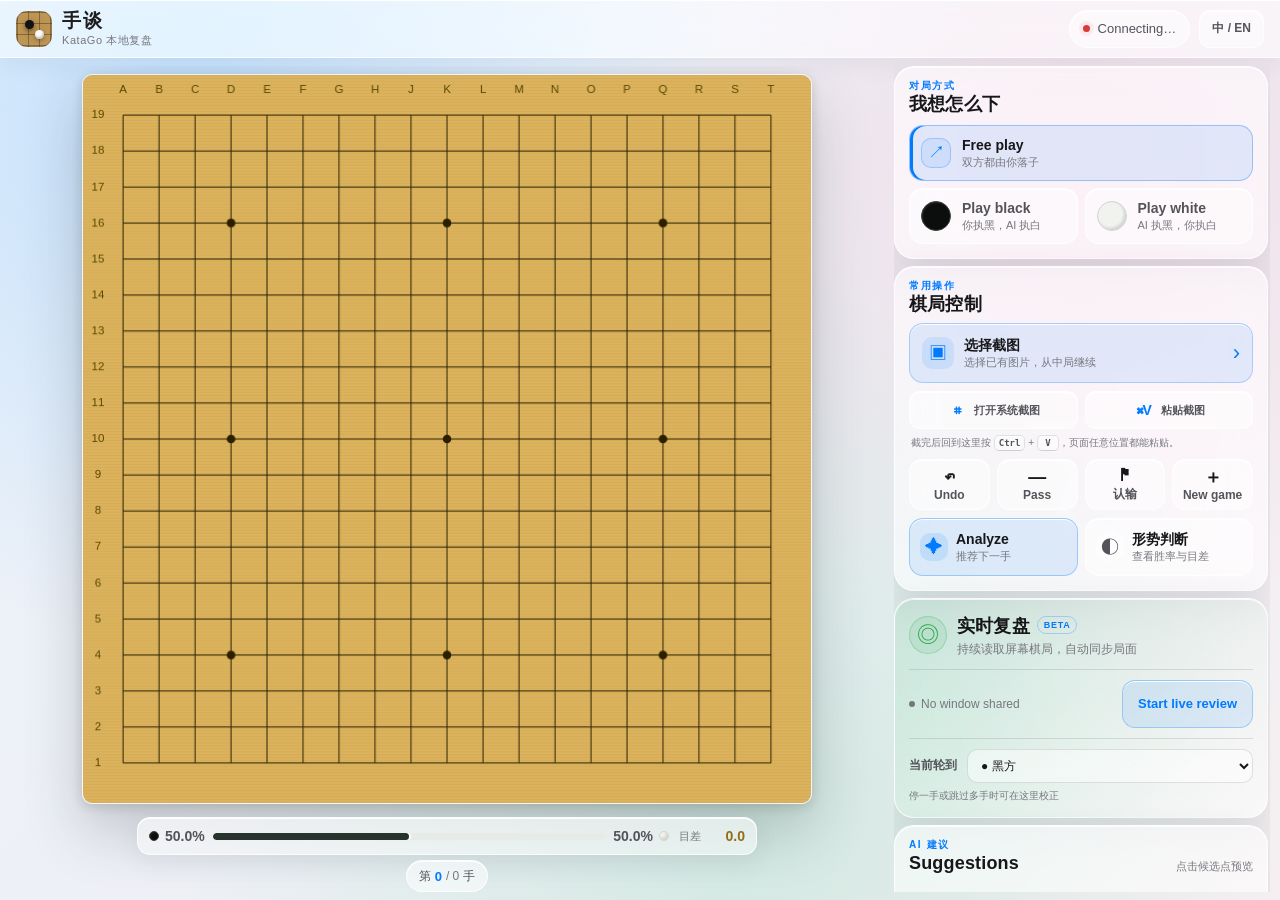
==== static/index.html @ fa010e76 "feat: build beginner local review edition" ====
<!DOCTYPE html>
<html lang="zh-CN" id="html-root">
<head>
    <meta charset="UTF-8">
    <meta name="viewport" content="width=device-width, initial-scale=1.0, viewport-fit=cover">
    <meta name="theme-color" content="#101713">
    <meta name="description" content="简洁、易用的本地 KataGo 围棋复盘工具">
    <title>手谈 · KataGo 复盘</title>
    <link rel="stylesheet" href="css/style.css">
    <link rel="icon" href="data:image/svg+xml,<svg xmlns='http://www.w3.org/2000/svg' viewBox='0 0 100 100'><text y='.9em' font-size='90'>●</text></svg>">
</head>
<body>
    <div id="app">
        <header id="header">
            <div class="brand" aria-label="手谈 KataGo">
                <span class="brand-mark" aria-hidden="true"><i></i><i></i></span>
                <div>
                    <h1>手谈</h1>
                    <p>KataGo 本地复盘</p>
                </div>
            </div>

            <div class="header-actions">
                <div id="status-indicator" class="engine-pill" role="status" aria-live="polite">
                    <span id="engine-status" class="status-dot offline"></span>
                    <span id="engine-text">正在连接引擎…</span>
                </div>
                <button id="btn-lang" class="icon-button" type="button" title="切换语言" aria-label="切换中文或英文">中 / EN</button>
            </div>
        </header>

        <main id="main-content">
            <section id="board-area" aria-label="围棋棋盘">
                <div id="board-container">
                    <canvas id="goboard" aria-label="围棋棋盘；点击交叉点落子"></canvas>
                    <div id="game-message" class="game-message" role="status" aria-live="polite" hidden></div>
                </div>

                <div id="winrate-strip" aria-label="当前形势">
                    <span id="wr-black-label" class="wr-label stone-side black-side">
                        <span class="mini-stone black" aria-hidden="true"></span>
                        <span id="winrate-black">50.0%</span>
                    </span>
                    <div id="winrate-bar-container" title="黑白胜率">
                        <div id="winrate-bar-black"></div>
                    </div>
                    <span id="wr-white-label" class="wr-label stone-side white-side">
                        <span id="winrate-white">50.0%</span>
                        <span class="mini-stone white" aria-hidden="true"></span>
                    </span>
                    <span class="score-caption">目差</span>
                    <span id="score-lead" class="score-lead-inline">0.0</span>
                </div>

                <nav id="move-nav" aria-label="当前手数">
                    <span>第</span>
                    <strong id="nav-move-num">0</strong>
                    <span id="nav-move-total">/ 0</span>
                    <span>手</span>
                </nav>
            </section>

            <aside id="panel" aria-label="复盘控制面板">
                <section class="panel-section mode-card">
                    <div class="section-heading">
                        <div>
                            <span class="eyebrow">对局方式</span>
                            <h2>我想怎么下</h2>
                        </div>
                    </div>
                    <div class="mode-buttons" role="group" aria-label="对局模式">
                        <button class="mode-btn active" type="button" data-mode="free-play">
                            <span class="mode-symbol free" aria-hidden="true">↗</span>
                            <span><b class="i18n" data-key="freePlay">自由推演</b><small>双方都由你落子</small></span>
                        </button>
                        <button class="mode-btn" type="button" data-mode="play-black">
                            <span class="mode-symbol stone black" aria-hidden="true"></span>
                            <span><b class="i18n" data-key="playBlack">执黑对弈</b><small>你执黑，AI 执白</small></span>
                        </button>
                        <button class="mode-btn" type="button" data-mode="play-white">
                            <span class="mode-symbol stone white" aria-hidden="true"></span>
                            <span><b class="i18n" data-key="playWhite">执白对弈</b><small>AI 执黑，你执白</small></span>
                        </button>
                    </div>
                </section>

                <section class="panel-section action-card">
                    <div class="section-heading compact-heading">
                        <div>
                            <span class="eyebrow">常用操作</span>
                            <h2>棋局控制</h2>
                        </div>
                    </div>

                    <button id="btn-camera" class="import-button" type="button">
                        <span class="button-icon" aria-hidden="true">▣</span>
                        <span><b>选择截图</b><small>选择已有图片，从中局继续</small></span>
                        <span class="button-arrow" aria-hidden="true">›</span>
                    </button>
                    <input type="file" id="camera-input" accept="image/*" capture="environment">
                    <div class="import-quick-actions" role="group" aria-label="截图导入方式">
                        <button id="btn-snipping" type="button">
                            <span aria-hidden="true">⌗</span><span>打开系统截图</span>
                        </button>
                        <button id="btn-paste" type="button">
                            <span aria-hidden="true">⌘V</span><span>粘贴截图</span>
                        </button>
                    </div>
                    <p class="paste-hint">截完后回到这里按 <kbd>Ctrl</kbd> + <kbd>V</kbd>，页面任意位置都能粘贴。</p>

                    <div class="action-buttons primary-actions">
                        <button id="btn-undo" type="button"><span aria-hidden="true">↶</span><span class="i18n" data-key="undo">悔棋</span></button>
                        <button id="btn-pass" type="button"><span aria-hidden="true">—</span><span class="i18n" data-key="pass">停一手</span></button>
                        <button id="btn-resign" class="danger-soft" type="button"><span aria-hidden="true">⚑</span><span>认输</span></button>
                        <button id="btn-new-game" type="button"><span aria-hidden="true">＋</span><span class="i18n" data-key="newGame">新棋局</span></button>
                    </div>

                    <div class="ai-actions">
                        <button id="btn-analyze" class="btn-accent" type="button">
                            <span class="button-icon sparkle" aria-hidden="true">✦</span>
                            <span><b class="i18n" data-key="analyze">AI 分析</b><small>推荐下一手</small></span>
                        </button>
                        <button id="btn-position" type="button">
                            <span class="button-icon" aria-hidden="true">◐</span>
                            <span><b>形势判断</b><small>查看胜率与目差</small></span>
                        </button>
                    </div>
                </section>

                <section class="panel-section live-review-card" id="live-review-section">
                    <div class="live-review-copy">
                        <div class="live-icon" aria-hidden="true">◎</div>
                        <div>
                            <div class="live-title-row">
                                <h2>实时复盘</h2>
                                <span class="beta-badge">BETA</span>
                            </div>
                            <p>持续读取屏幕棋局，自动同步局面</p>
                        </div>
                    </div>
                    <div class="live-review-footer">
                        <div id="live-review-status" class="live-status" role="status" aria-live="polite"><span class="i18n" data-key="liveIdle">未开始</span></div>
                        <button id="btn-live-review" class="live-toggle" type="button"><span class="i18n" data-key="liveStart">开始实时复盘</span></button>
                    </div>
                    <div class="live-turn-control">
                        <label for="live-next-player">当前轮到</label>
                        <select id="live-next-player">
                            <option value="1">● 黑方</option>
                            <option value="2">○ 白方</option>
                        </select>
                        <small>停一手或跳过多手时可在这里校正</small>
                    </div>
                    <div class="live-review-media" aria-hidden="true">
                        <video id="live-review-video" muted playsinline></video>
                        <canvas id="live-review-canvas"></canvas>
                    </div>
                </section>

                <section class="panel-section analysis-card" id="suggestions-section">
                    <div class="section-heading compact-heading">
                        <div>
                            <span class="eyebrow">AI 建议</span>
                            <h2 class="i18n" data-key="suggestions">推荐着法</h2>
                        </div>
                        <span class="analysis-hint">点击候选点预览</span>
                    </div>
                    <div id="suggestions-list">
                        <p class="placeholder i18n" data-key="suggestPlaceholder">落子后，这里会显示 AI 的建议</p>
                    </div>
                </section>

                <section class="panel-section pv-card" id="pv-section">
                    <div class="section-heading compact-heading">
                        <div>
                            <span class="eyebrow">后续变化</span>
                            <h2 class="i18n" data-key="mainLine">AI 推演</h2>
                        </div>
                    </div>
                    <div id="pv-display">
                        <p class="placeholder i18n" data-key="pvPlaceholder">点击推荐着法查看后续变化</p>
                    </div>
                </section>

                <section class="panel-section collapsible settings-card" id="settings-section">
                    <button class="section-toggle" type="button" data-target="settings-body" aria-label="展开或收起基础设置">
                        <span><span aria-hidden="true">⌁</span> 基础设置</span>
                        <span class="toggle-icon" aria-hidden="true">▾</span>
                    </button>
                    <div id="settings-body" class="section-body">
                        <div class="setting-row">
                            <label for="komi"><span class="i18n" data-key="komi">贴目</span></label>
                            <select id="komi">
                                <option value="7.5" selected>7.5 目</option>
                                <option value="6.5">6.5 目</option>
                                <option value="0.5">0.5 目</option>
                                <option value="0">不贴目</option>
                            </select>
                        </div>
                        <div class="setting-row">
                            <label for="max-visits">分析强度</label>
                            <select id="max-visits">
                                <option value="300">轻快</option>
                                <option value="1000" selected>均衡</option>
                                <option value="3000">深入</option>
                            </select>
                        </div>
                        <p class="settings-note">均衡模式适合边下边看，深入模式更准但会多等一会儿。</p>
                    </div>
                </section>

                <div class="hidden-controls" aria-hidden="true">
                    <label for="board-size">棋盘</label>
                    <select id="board-size" tabindex="-1">
                        <option value="19" selected>19×19</option>
                    </select>
                    <input type="checkbox" id="show-analysis" checked tabindex="-1">
                    <input type="checkbox" id="show-ownership" tabindex="-1">
                    <input type="checkbox" id="show-move-number" tabindex="-1">
                </div>
            </aside>
        </main>

        <div id="recognize-modal" class="modal-overlay" style="display:none" role="dialog" aria-modal="true" aria-labelledby="recognize-title">
            <div class="modal-content recognize-modal-content">
                <div class="modal-header">
                    <div>
                        <span class="eyebrow">截图识别</span>
                        <h2 id="recognize-title">校正棋盘</h2>
                    </div>
                    <button id="modal-close" class="modal-close-btn" type="button" aria-label="关闭">×</button>
                </div>
                <div class="modal-body">
                    <div id="recognize-loading" style="display:none">
                        <span class="recognize-spinner" aria-hidden="true"></span>
                        <h3>正在识别棋盘</h3>
                        <p class="i18n" data-key="recognizing">第一次识别可能需要几秒钟…</p>
                    </div>

                    <div id="recognize-result" style="display:none">
                        <div class="recognize-preview-row">
                            <div class="recognize-preview-col">
                                <canvas id="recognize-board-canvas" width="420" height="420" aria-label="识别结果；点击交叉点校正棋子"></canvas>
                            </div>
                            <aside class="recognize-guide">
                                <span class="guide-step">01</span>
                                <h3>检查识别结果</h3>
                                <p>点击识别错误的交叉点，可在空位、黑子、白子间循环切换。</p>
                                <span class="guide-step">02</span>
                                <h3>确认下一手</h3>
                                <label for="recognize-next-player">轮到哪一方落子？</label>
                                <select id="recognize-next-player">
                                    <option value="1">● 黑方</option>
                                    <option value="2">○ 白方</option>
                                </select>
                                <div id="recognize-info">
                                    <span id="recognize-confidence"></span>
                                    <span id="recognize-auto-status"></span>
                                </div>
                            </aside>
                        </div>

                        <p class="recognize-hint"><span aria-hidden="true">⌖</span> 点击棋盘交叉点修正：空位 → 黑子 → 白子 → 空位</p>
                        <div class="recognize-actions">
                            <button id="btn-recognize-retry" type="button">重新选择截图</button>
                            <button id="btn-recognize-confirm" class="btn-primary" type="button">确认局面，开始推演</button>
                        </div>
                    </div>
                </div>
            </div>
        </div>

    </div>

    <script src="vendor/socket.io.min.js"></script>
    <script src="js/goboard.js"></script>
    <script src="js/app.js"></script>
</body>
</html>
---- static/css/style.css ----
:root {
    color-scheme: light dark;
    --bg-color: #e8eef5;
    --bg-main: #e8eef5;
    --panel-bg: rgba(255, 255, 255, 0.56);
    --bg-panel: rgba(255, 255, 255, 0.64);
    --card-bg: rgba(255, 255, 255, 0.58);
    --card-hover: rgba(255, 255, 255, 0.82);
    --card-strong: rgba(255, 255, 255, 0.76);
    --surface-solid: #f5f7fa;
    --control-bg: rgba(255, 255, 255, 0.48);
    --control-hover: rgba(255, 255, 255, 0.78);
    --control-active: rgba(0, 122, 255, 0.1);
    --text-color: #1d1d1f;
    --text-primary: #17171a;
    --text-secondary: #53545a;
    --text-muted: #76777e;
    --accent-color: #007aff;
    --accent-hover: #1687ff;
    --accent-deep: #07599f;
    --accent-soft: rgba(0, 122, 255, 0.1);
    --gold: #936c18;
    --danger: #d93b36;
    --warning: #b16b00;
    --success: #28a745;
    --border-color: rgba(60, 60, 67, 0.14);
    --border-strong: rgba(60, 60, 67, 0.23);
    --glass-border: rgba(255, 255, 255, 0.76);
    --glass-highlight: rgba(255, 255, 255, 0.94);
    --black-stone: #111214;
    --white-stone: #fafaf8;
    --board-color: #d7ad61;
    --board-line: #2b210d;
    --radius-lg: 20px;
    --radius-md: 13px;
    --shadow: 0 18px 55px rgba(50, 67, 85, 0.15), 0 2px 10px rgba(50, 67, 85, 0.08);
    --glass-shadow: 0 14px 36px rgba(50, 67, 85, 0.12), inset 0 1px 0 rgba(255, 255, 255, 0.76);
}

@media (prefers-color-scheme: dark) {
    :root {
        --bg-color: #11151c;
        --bg-main: #11151c;
        --panel-bg: rgba(29, 34, 43, 0.58);
        --bg-panel: rgba(27, 32, 40, 0.72);
        --card-bg: rgba(27, 32, 40, 0.64);
        --card-hover: rgba(49, 55, 66, 0.74);
        --card-strong: rgba(39, 45, 55, 0.8);
        --surface-solid: #20252e;
        --control-bg: rgba(255, 255, 255, 0.055);
        --control-hover: rgba(255, 255, 255, 0.1);
        --control-active: rgba(10, 132, 255, 0.16);
        --text-color: #f5f5f7;
        --text-primary: #ffffff;
        --text-secondary: #c2c3ca;
        --text-muted: #92949d;
        --accent-color: #0a84ff;
        --accent-hover: #409cff;
        --accent-deep: #70b7ff;
        --accent-soft: rgba(10, 132, 255, 0.14);
        --gold: #e6bd66;
        --danger: #ff6961;
        --warning: #ffd166;
        --success: #32d74b;
        --border-color: rgba(255, 255, 255, 0.12);
        --border-strong: rgba(255, 255, 255, 0.2);
        --glass-border: rgba(255, 255, 255, 0.15);
        --glass-highlight: rgba(255, 255, 255, 0.22);
        --shadow: 0 22px 60px rgba(0, 0, 0, 0.35), 0 2px 12px rgba(0, 0, 0, 0.2);
        --glass-shadow: 0 18px 44px rgba(0, 0, 0, 0.25), inset 0 1px 0 rgba(255, 255, 255, 0.12);
    }
}

* {
    box-sizing: border-box;
    margin: 0;
    padding: 0;
}

html,
body {
    min-width: 320px;
    min-height: 100%;
}

body {
    min-height: 100vh;
    min-height: 100dvh;
    overflow: hidden;
    color: var(--text-color);
    background:
        radial-gradient(circle at 15% 12%, rgba(109, 183, 255, 0.34), transparent 34rem),
        radial-gradient(circle at 84% 18%, rgba(244, 170, 186, 0.26), transparent 31rem),
        radial-gradient(circle at 58% 92%, rgba(118, 214, 178, 0.26), transparent 36rem),
        linear-gradient(145deg, #eef5fb 0%, #edf0f7 48%, #f7eff1 100%);
    font-family: Inter, "SF Pro Display", "Segoe UI", "PingFang SC", "Microsoft YaHei", sans-serif;
    font-size: 15px;
    -webkit-font-smoothing: antialiased;
    text-rendering: optimizeLegibility;
}

button,
input,
select {
    font: inherit;
}

button {
    color: inherit;
}

button:focus-visible,
select:focus-visible,
input:focus-visible {
    outline: 2px solid var(--accent-color);
    outline-offset: 3px;
    box-shadow: 0 0 0 4px rgba(0, 122, 255, 0.18);
}

@media (prefers-color-scheme: dark) {
    body {
        background:
            radial-gradient(circle at 12% 8%, rgba(10, 132, 255, 0.2), transparent 34rem),
            radial-gradient(circle at 86% 18%, rgba(191, 90, 242, 0.13), transparent 32rem),
            radial-gradient(circle at 58% 100%, rgba(48, 209, 88, 0.1), transparent 36rem),
            linear-gradient(145deg, #10151d 0%, #151922 50%, #19151d 100%);
    }
}

#app {
    height: 100vh;
    height: 100dvh;
    overflow: hidden;
}

/* Header */
#header {
    height: 58px;
    display: flex;
    align-items: center;
    justify-content: space-between;
    gap: 20px;
    padding: 0 16px;
    background: var(--panel-bg);
    border-bottom: 1px solid var(--glass-border);
    box-shadow: inset 0 1px 0 var(--glass-highlight), 0 5px 24px rgba(55, 72, 90, 0.08);
    -webkit-backdrop-filter: blur(28px) saturate(160%);
    backdrop-filter: blur(28px) saturate(160%);
}

.brand,
.header-actions,
.engine-pill {
    display: flex;
    align-items: center;
}

.brand {
    min-width: max-content;
    gap: 10px;
}

.brand-mark {
    width: 36px;
    height: 36px;
    position: relative;
    flex: 0 0 36px;
    overflow: hidden;
    border: 1px solid var(--border-strong);
    border-radius: 11px;
    background-color: #b88f4f;
    background-image:
        linear-gradient(rgba(43, 33, 13, 0.42) 1px, transparent 1px),
        linear-gradient(90deg, rgba(43, 33, 13, 0.42) 1px, transparent 1px);
    background-size: 11px 11px;
    box-shadow: inset 0 0 20px rgba(255, 229, 163, 0.15);
}

.brand-mark i {
    width: 9px;
    height: 9px;
    position: absolute;
    display: block;
    border-radius: 50%;
}

.brand-mark i:first-child {
    top: 8px;
    left: 8px;
    background: var(--black-stone);
    box-shadow: 0 2px 4px rgba(0, 0, 0, 0.45);
}

.brand-mark i:last-child {
    right: 7px;
    bottom: 7px;
    background: var(--white-stone);
    box-shadow: inset -1px -2px 2px rgba(0, 0, 0, 0.2), 0 2px 4px rgba(0, 0, 0, 0.25);
}

.brand h1 {
    font-size: 19px;
    font-weight: 700;
    line-height: 1.1;
    letter-spacing: 0.08em;
}

.brand p {
    margin-top: 3px;
    color: var(--text-muted);
    font-size: 11px;
    line-height: 1;
    letter-spacing: 0.05em;
}

.header-actions {
    gap: 9px;
}

.engine-pill {
    min-height: 38px;
    gap: 8px;
    padding: 0 13px;
    color: var(--text-secondary);
    border: 1px solid var(--glass-border);
    border-radius: 999px;
    background: var(--control-bg);
    box-shadow: inset 0 1px 0 var(--glass-highlight);
    font-size: 13px;
}

.status-dot {
    width: 7px;
    height: 7px;
    display: inline-block;
    flex: 0 0 7px;
    border-radius: 50%;
}

.status-dot.online {
    background: var(--success);
    box-shadow: 0 0 0 4px rgba(40, 167, 69, 0.12), 0 0 10px rgba(40, 167, 69, 0.32);
}

.status-dot.offline {
    background: var(--danger);
    box-shadow: 0 0 0 4px rgba(231, 122, 117, 0.1);
}

.status-dot.loading {
    background: var(--warning);
    animation: status-pulse 1.2s ease-in-out infinite;
}

@keyframes status-pulse {
    50% { opacity: 0.35; transform: scale(0.78); }
}

.icon-button {
    min-height: 38px;
    padding: 0 12px;
    cursor: pointer;
    color: var(--text-secondary);
    border: 1px solid var(--glass-border);
    border-radius: 11px;
    background: var(--control-bg);
    box-shadow: inset 0 1px 0 var(--glass-highlight);
    font-size: 12px;
    font-weight: 650;
    transition: border-color 160ms ease, color 160ms ease, background 160ms ease;
}

.icon-button:hover {
    color: var(--text-primary);
    border-color: var(--border-strong);
    background: var(--control-hover);
}

.hidden-controls {
    display: none !important;
}

/* Main two-column workspace */
#main-content {
    height: calc(100vh - 58px);
    height: calc(100dvh - 58px);
    display: flex;
    gap: 10px;
    padding: 8px 10px;
    overflow: hidden;
}

#board-area {
    min-width: 0;
    height: 100%;
    display: flex;
    flex: 1 1 auto;
    flex-direction: column;
    align-items: center;
    gap: 5px;
    overflow: hidden;
}

#board-container {
    width: 100%;
    min-height: 0;
    position: relative;
    display: flex;
    flex: 1 1 auto;
    align-items: center;
    justify-content: center;
    overflow: visible;
}

#goboard {
    display: block;
    max-width: 100%;
    cursor: crosshair;
    border: 1px solid rgba(255, 255, 255, 0.62);
    border-radius: 10px;
    box-shadow: 0 26px 58px rgba(49, 53, 58, 0.23), 0 3px 12px rgba(49, 53, 58, 0.18), inset 0 1px 0 rgba(255, 255, 255, 0.28);
}

.game-message {
    position: absolute;
    top: 50%;
    left: 50%;
    z-index: 5;
    min-width: 170px;
    padding: 13px 18px;
    color: var(--text-primary);
    border: 1px solid var(--glass-border);
    border-radius: 16px;
    background: var(--bg-panel);
    box-shadow: var(--glass-shadow);
    -webkit-backdrop-filter: blur(24px) saturate(160%);
    backdrop-filter: blur(24px) saturate(160%);
    font-size: 16px;
    font-weight: 680;
    text-align: center;
    transform: translate(-50%, -50%);
}

.game-message[hidden] {
    display: none;
}

/* Win rate */
#winrate-strip {
    width: 100%;
    max-width: 620px;
    min-height: 38px;
    display: flex;
    flex: 0 0 auto;
    align-items: center;
    gap: 8px;
    padding: 4px 11px;
    color: var(--text-secondary);
    border: 1px solid var(--glass-border);
    border-radius: 13px;
    background: var(--card-bg);
    box-shadow: inset 0 1px 0 var(--glass-highlight), 0 8px 24px rgba(50, 67, 85, 0.08);
    -webkit-backdrop-filter: blur(22px) saturate(150%);
    backdrop-filter: blur(22px) saturate(150%);
}

.wr-label,
.stone-side {
    display: inline-flex;
    align-items: center;
    gap: 6px;
    white-space: nowrap;
    font-size: 14px;
    font-variant-numeric: tabular-nums;
    font-weight: 650;
}

.mini-stone,
.mode-symbol.stone {
    display: inline-block;
    border-radius: 50%;
}

.mini-stone {
    width: 10px;
    height: 10px;
}

.mini-stone.black,
.mode-symbol.black {
    border: 1px solid #3b453e;
    background: #0b0e0c;
    box-shadow: inset 1px 1px 2px rgba(255, 255, 255, 0.08);
}

.mini-stone.white,
.mode-symbol.white {
    border: 1px solid #cfd4cf;
    background: #f1f3ee;
    box-shadow: inset -2px -2px 3px rgba(0, 0, 0, 0.13);
}

#winrate-bar-container {
    height: 7px;
    position: relative;
    flex: 1;
    overflow: hidden;
    border-radius: 999px;
    background: #e7ebe5;
}

#winrate-bar-black {
    width: 50%;
    height: 100%;
    border-radius: inherit;
    background: #29332d;
    box-shadow: 2px 0 0 rgba(255, 255, 255, 0.9);
    transition: width 420ms cubic-bezier(0.2, 0.8, 0.2, 1);
}

.score-caption {
    margin-left: 2px;
    color: var(--text-muted);
    font-size: 11px;
}

.score-lead-inline {
    min-width: 36px;
    color: var(--gold);
    font-size: 14px;
    font-weight: 700;
    font-variant-numeric: tabular-nums;
    text-align: right;
}

/* Compact move counter */
#move-nav {
    min-height: 32px;
    display: flex;
    align-items: center;
    justify-content: center;
    gap: 4px;
    padding: 0 12px;
    color: var(--text-secondary);
    border: 1px solid var(--glass-border);
    border-radius: 999px;
    background: var(--card-bg);
    box-shadow: inset 0 1px 0 var(--glass-highlight);
    -webkit-backdrop-filter: blur(18px) saturate(150%);
    backdrop-filter: blur(18px) saturate(150%);
    font-size: 12px;
    white-space: nowrap;
}

#nav-move-num {
    color: var(--accent-color);
    font-size: 13px;
    font-weight: 750;
    font-variant-numeric: tabular-nums;
}

#nav-move-total {
    color: var(--text-muted);
    font-variant-numeric: tabular-nums;
}

/* Right panel */
#panel {
    width: 376px;
    max-height: 100%;
    display: flex;
    flex: 0 0 376px;
    flex-direction: column;
    gap: 7px;
    padding-right: 2px;
    overflow-x: hidden;
    overflow-y: auto;
    overscroll-behavior: contain;
}

.panel-section {
    flex: 0 0 auto;
    padding: 14px;
    border: 1px solid var(--glass-border);
    border-radius: var(--radius-lg);
    background: var(--card-bg);
    box-shadow: var(--glass-shadow);
    -webkit-backdrop-filter: blur(26px) saturate(160%);
    backdrop-filter: blur(26px) saturate(160%);
}

.section-heading {
    display: flex;
    align-items: flex-start;
    justify-content: space-between;
    gap: 10px;
    margin-bottom: 9px;
}

.compact-heading {
    align-items: flex-end;
    margin-bottom: 8px;
}

.section-heading h2,
.live-review-card h2,
.modal-header h2 {
    margin-top: 2px;
    color: var(--text-primary);
    font-size: 18px;
    font-weight: 680;
    line-height: 1.25;
    letter-spacing: 0.01em;
}

.eyebrow {
    display: block;
    color: var(--accent-color);
    font-size: 10px;
    font-weight: 750;
    line-height: 1;
    letter-spacing: 0.16em;
    text-transform: uppercase;
}

/* Modes */
.mode-buttons {
    display: grid;
    grid-template-columns: 1fr 1fr;
    gap: 7px;
}

.mode-btn:first-child {
    grid-column: 1 / -1;
}

.mode-btn {
    width: 100%;
    min-height: 56px;
    display: flex;
    align-items: center;
    gap: 11px;
    padding: 8px 11px;
    cursor: pointer;
    color: var(--text-secondary);
    border: 1px solid var(--glass-border);
    border-radius: 14px;
    background: var(--control-bg);
    box-shadow: inset 0 1px 0 var(--glass-highlight);
    text-align: left;
    transition: color 160ms ease, border-color 160ms ease, background 160ms ease, transform 120ms ease;
}

.mode-btn:hover {
    color: var(--text-primary);
    border-color: var(--border-strong);
    background: var(--control-hover);
}

.mode-btn.active {
    color: var(--text-primary);
    border-color: rgba(0, 122, 255, 0.34);
    background: var(--accent-soft);
    box-shadow: inset 3px 0 0 var(--accent-color);
}

.mode-btn:active {
    transform: scale(0.988);
}

.mode-symbol {
    width: 30px;
    height: 30px;
    display: inline-flex;
    flex: 0 0 30px;
    align-items: center;
    justify-content: center;
}

.mode-symbol.free {
    color: var(--accent-color);
    border: 1px solid rgba(0, 122, 255, 0.24);
    border-radius: 10px;
    background: rgba(0, 122, 255, 0.09);
    font-size: 17px;
}

.mode-btn b,
.import-button b,
.ai-actions b {
    display: block;
    font-size: 14px;
    font-weight: 670;
    line-height: 1.3;
}

.mode-btn small,
.import-button small,
.ai-actions small {
    display: block;
    margin-top: 2px;
    color: var(--text-muted);
    font-size: 11px;
    line-height: 1.25;
}

/* Main controls */
#camera-input {
    width: 1px;
    height: 1px;
    position: absolute;
    overflow: hidden;
    clip: rect(0 0 0 0);
    white-space: nowrap;
}

.import-button {
    width: 100%;
    min-height: 60px;
    display: grid;
    grid-template-columns: 32px 1fr auto;
    align-items: center;
    gap: 10px;
    margin-bottom: 8px;
    padding: 9px 12px;
    cursor: pointer;
    color: var(--text-primary);
    border: 1px solid rgba(0, 122, 255, 0.26);
    border-radius: 14px;
    background: var(--accent-soft);
    box-shadow: inset 0 1px 0 var(--glass-highlight);
    text-align: left;
    transition: border-color 160ms ease, background 160ms ease, transform 120ms ease;
}

.import-button:hover {
    border-color: rgba(0, 122, 255, 0.52);
    background: rgba(0, 122, 255, 0.15);
}

.import-button:active {
    transform: scale(0.988);
}

.import-quick-actions {
    display: grid;
    grid-template-columns: repeat(2, minmax(0, 1fr));
    gap: 7px;
    margin-bottom: 6px;
}

.import-quick-actions button {
    min-width: 0;
    min-height: 38px;
    display: flex;
    align-items: center;
    justify-content: center;
    gap: 6px;
    padding: 0 9px;
    cursor: pointer;
    color: var(--text-secondary);
    border: 1px solid var(--glass-border);
    border-radius: 11px;
    background: var(--control-bg);
    box-shadow: inset 0 1px 0 var(--glass-highlight);
    font-size: 11px;
    font-weight: 640;
    white-space: nowrap;
    transition: color 150ms ease, border-color 150ms ease, background 150ms ease, transform 100ms ease;
}

.import-quick-actions button > span:first-child {
    min-width: 22px;
    color: var(--accent-color);
    font-size: 14px;
    font-weight: 760;
    line-height: 1;
    text-align: center;
}

.import-quick-actions button:hover {
    color: var(--text-primary);
    border-color: var(--border-strong);
    background: var(--control-hover);
}

.import-quick-actions button:active {
    transform: translateY(1px) scale(0.985);
}

.paste-hint {
    margin: 0 2px 8px;
    color: var(--text-muted);
    font-size: 10px;
    line-height: 1.45;
}

.paste-hint kbd {
    display: inline-block;
    min-width: 22px;
    padding: 1px 4px;
    color: var(--text-secondary);
    border: 1px solid var(--border-color);
    border-bottom-color: var(--border-strong);
    border-radius: 5px;
    background: var(--control-bg);
    box-shadow: inset 0 1px 0 var(--glass-highlight);
    font: 600 9px/1.35 ui-monospace, "SFMono-Regular", Consolas, monospace;
    text-align: center;
}

.button-icon {
    width: 32px;
    height: 32px;
    display: inline-flex;
    align-items: center;
    justify-content: center;
    color: var(--accent-color);
    border-radius: 10px;
    background: rgba(0, 122, 255, 0.1);
    font-size: 18px;
}

.button-arrow {
    color: var(--accent-color);
    font-size: 22px;
}

.action-buttons {
    display: grid;
    grid-template-columns: repeat(4, 1fr);
    gap: 7px;
}

.action-buttons button {
    min-height: 50px;
    display: flex;
    flex-direction: column;
    align-items: center;
    justify-content: center;
    gap: 2px;
    padding: 6px 4px;
    cursor: pointer;
    color: var(--text-secondary);
    border: 1px solid var(--glass-border);
    border-radius: 13px;
    background: var(--control-bg);
    box-shadow: inset 0 1px 0 var(--glass-highlight);
    font-size: 12px;
    font-weight: 620;
    transition: color 150ms ease, border-color 150ms ease, background 150ms ease, transform 100ms ease;
}

.action-buttons button > span:first-child {
    color: var(--text-primary);
    font-size: 18px;
    line-height: 1;
}

.action-buttons button:hover {
    color: var(--text-primary);
    border-color: var(--border-strong);
    background: var(--control-hover);
}

.action-buttons button:active,
.ai-actions button:active,
.live-toggle:active {
    transform: translateY(1px) scale(0.985);
}

.action-buttons .danger-soft:hover {
    color: #f0a09b;
    border-color: rgba(231, 122, 117, 0.35);
    background: rgba(231, 122, 117, 0.08);
}

.ai-actions {
    display: grid;
    grid-template-columns: 1fr 1fr;
    gap: 7px;
    margin-top: 8px;
}

.ai-actions button {
    min-height: 58px;
    display: flex;
    align-items: center;
    gap: 8px;
    padding: 8px 10px;
    cursor: pointer;
    color: var(--text-primary);
    border: 1px solid var(--glass-border);
    border-radius: 14px;
    background: var(--control-bg);
    box-shadow: inset 0 1px 0 var(--glass-highlight);
    text-align: left;
    transition: border-color 150ms ease, background 150ms ease, transform 100ms ease;
}

.ai-actions button:hover {
    border-color: var(--border-strong);
    background: var(--control-hover);
}

.ai-actions button.active {
    color: var(--accent-color);
    border-color: rgba(0, 122, 255, 0.48);
    background: rgba(0, 122, 255, 0.14);
}

.ai-actions .btn-accent {
    border-color: rgba(0, 122, 255, 0.3);
    background: var(--accent-soft);
}

.ai-actions .btn-accent:hover {
    border-color: rgba(0, 122, 255, 0.55);
    background: rgba(0, 122, 255, 0.16);
}

.ai-actions .button-icon {
    width: 28px;
    height: 28px;
    flex: 0 0 28px;
    color: var(--text-secondary);
    background: var(--control-bg);
}

.ai-actions .sparkle {
    color: var(--accent-color);
    background: rgba(0, 122, 255, 0.12);
}

/* Live review */
.live-review-card {
    border-color: var(--glass-border);
    background: linear-gradient(145deg, rgba(40, 167, 69, 0.1), var(--card-bg));
}

.live-review-copy {
    display: flex;
    align-items: center;
    gap: 10px;
}

.live-icon {
    width: 38px;
    height: 38px;
    display: flex;
    flex: 0 0 38px;
    align-items: center;
    justify-content: center;
    color: var(--success);
    border: 1px solid rgba(40, 167, 69, 0.26);
    border-radius: 50%;
    background: rgba(40, 167, 69, 0.1);
    font-size: 22px;
}

.live-title-row,
.live-review-footer {
    display: flex;
    align-items: center;
}

.live-title-row {
    gap: 7px;
}

.beta-badge {
    padding: 3px 6px;
    color: var(--accent-color);
    border: 1px solid rgba(0, 122, 255, 0.26);
    border-radius: 999px;
    font-size: 9px;
    font-weight: 800;
    letter-spacing: 0.08em;
}

.live-review-copy p {
    margin-top: 3px;
    color: var(--text-muted);
    font-size: 12px;
}

.live-review-footer {
    justify-content: space-between;
    gap: 12px;
    margin-top: 11px;
    padding-top: 10px;
    border-top: 1px solid var(--border-color);
}

.live-status {
    display: inline-flex;
    align-items: center;
    gap: 6px;
    color: var(--text-muted);
    font-size: 12px;
}

.live-status::before {
    content: "";
    width: 6px;
    height: 6px;
    display: inline-block;
    flex: 0 0 6px;
    border-radius: 50%;
    background: var(--text-muted);
}

.live-status.active::before,
.live-status.recording::before {
    background: var(--danger);
    box-shadow: 0 0 0 4px rgba(231, 122, 117, 0.1);
    animation: status-pulse 1.2s ease-in-out infinite;
}

.live-toggle {
    min-height: 48px;
    padding: 0 15px;
    cursor: pointer;
    color: var(--accent-color);
    border: 1px solid rgba(0, 122, 255, 0.28);
    border-radius: 13px;
    background: var(--accent-soft);
    box-shadow: inset 0 1px 0 var(--glass-highlight);
    font-size: 13px;
    font-weight: 650;
    transition: border-color 150ms ease, background 150ms ease, transform 100ms ease;
}

.live-toggle:hover {
    border-color: rgba(0, 122, 255, 0.5);
    background: rgba(0, 122, 255, 0.16);
}

.live-toggle.active,
.live-toggle.is-active {
    color: #f0a09b;
    border-color: rgba(231, 122, 117, 0.34);
    background: rgba(231, 122, 117, 0.08);
}

.live-turn-control {
    display: grid;
    grid-template-columns: auto minmax(108px, 1fr);
    align-items: center;
    gap: 6px 10px;
    margin-top: 10px;
    padding-top: 10px;
    border-top: 1px solid var(--border-color);
}

.live-turn-control label {
    color: var(--text-secondary);
    font-size: 12px;
    font-weight: 650;
}

.live-turn-control select {
    width: 100%;
    min-height: 34px;
    padding: 0 28px 0 9px;
    cursor: pointer;
    color: var(--text-primary);
    border: 1px solid var(--border-color);
    border-radius: 10px;
    background: var(--control-bg);
    font-size: 12px;
}

.live-turn-control small {
    grid-column: 1 / -1;
    color: var(--text-muted);
    font-size: 10px;
    line-height: 1.4;
}

.live-review-media {
    width: 1px;
    height: 1px;
    position: absolute;
    overflow: hidden;
    clip: rect(0 0 0 0);
}

#live-review-video,
#live-review-canvas {
    width: 1px;
    height: 1px;
}

/* Analysis */
.analysis-hint {
    color: var(--text-muted);
    font-size: 11px;
}

#suggestions-list {
    max-height: 230px;
    overflow-y: auto;
}

.suggestion-item {
    min-height: 42px;
    display: flex;
    align-items: center;
    gap: 8px;
    margin-bottom: 3px;
    padding: 7px 9px;
    cursor: pointer;
    border: 1px solid transparent;
    border-radius: 11px;
    font-size: 13px;
    transition: border-color 140ms ease, background 140ms ease;
}

.suggestion-item:hover {
    border-color: var(--border-color);
    background: var(--control-hover);
}

.suggestion-item.active {
    border-color: rgba(0, 122, 255, 0.26);
    background: var(--accent-soft);
}

.suggestion-item .rank-dot {
    min-width: 36px;
    height: 23px;
    display: flex;
    flex: 0 0 auto;
    align-items: center;
    justify-content: center;
    padding: 0 5px;
    color: #fff;
    border-radius: 999px;
    font-size: 10px;
    font-weight: 750;
}

.suggestion-item .move-name {
    width: 40px;
    flex: 0 0 40px;
    color: var(--text-primary);
    font-weight: 680;
}

.suggestion-item .score-abs {
    width: 44px;
    flex: 0 0 44px;
    color: var(--gold);
    font-weight: 650;
    text-align: right;
}

.suggestion-item .wr {
    width: 48px;
    flex: 0 0 48px;
    color: var(--text-secondary);
    font-size: 11px;
    text-align: right;
}

.suggestion-item .visits-count {
    flex: 1;
    color: var(--text-muted);
    font-size: 11px;
    text-align: right;
}

.placeholder {
    padding: 7px 0;
    color: var(--text-muted);
    font-size: 12px;
    font-style: normal;
    line-height: 1.55;
}

#pv-display {
    color: var(--text-secondary);
    font-size: 12px;
    line-height: 1.7;
    overflow-wrap: anywhere;
}

#pv-display .pv-move {
    display: inline-flex;
    align-items: center;
    margin: 2px;
    padding: 3px 7px;
    border: 1px solid var(--border-color);
    border-radius: 8px;
    background: var(--control-bg);
}

#pv-display .pv-move.black {
    box-shadow: inset 2px 0 0 #657169;
}

#pv-display .pv-move.white {
    box-shadow: inset 2px 0 0 #dfe4df;
}

/* Settings */
.settings-card {
    padding: 0;
    overflow: hidden;
}

.section-toggle {
    width: 100%;
    min-height: 50px;
    display: flex;
    align-items: center;
    justify-content: space-between;
    padding: 0 14px;
    cursor: pointer;
    color: var(--text-secondary);
    border: 0;
    background: transparent;
    font-size: 13px;
    font-weight: 650;
    text-align: left;
}

.section-toggle:hover {
    color: var(--text-primary);
    background: var(--control-hover);
}

.toggle-icon {
    color: var(--text-muted);
    font-size: 12px;
    transition: transform 180ms ease;
}

.section-body {
    padding: 0 14px 13px;
}

.section-body.collapsed {
    display: none;
}

.setting-row {
    min-height: 45px;
    display: flex;
    align-items: center;
    justify-content: space-between;
    gap: 12px;
    border-top: 1px solid var(--border-color);
    color: var(--text-secondary);
    font-size: 13px;
}

.setting-row label {
    cursor: pointer;
}

.setting-row select,
.recognize-guide select {
    min-height: 36px;
    padding: 0 29px 0 10px;
    cursor: pointer;
    color: var(--text-primary);
    border: 1px solid var(--border-color);
    border-radius: 10px;
    background: var(--control-bg);
    font-size: 12px;
}

.settings-note {
    padding-top: 8px;
    color: var(--text-muted);
    font-size: 11px;
    line-height: 1.5;
}

/* Screenshot correction modal */
.modal-overlay {
    position: fixed;
    inset: 0;
    z-index: 1000;
    display: flex;
    align-items: center;
    justify-content: center;
    padding: 18px;
    background: rgba(30, 34, 42, 0.34);
    -webkit-backdrop-filter: blur(18px) saturate(135%);
    backdrop-filter: blur(18px) saturate(135%);
}

.modal-content {
    width: 100%;
    max-height: min(92vh, 780px);
    overflow: auto;
    border: 1px solid var(--glass-border);
    border-radius: 24px;
    background: var(--bg-panel);
    box-shadow: var(--shadow), inset 0 1px 0 var(--glass-highlight);
    -webkit-backdrop-filter: blur(32px) saturate(170%);
    backdrop-filter: blur(32px) saturate(170%);
}

.recognize-modal-content {
    max-width: 790px;
}

.modal-header {
    min-height: 74px;
    display: flex;
    align-items: center;
    justify-content: space-between;
    gap: 16px;
    padding: 14px 18px;
    border-bottom: 1px solid var(--glass-border);
}

.modal-close-btn {
    width: 40px;
    height: 40px;
    display: inline-flex;
    align-items: center;
    justify-content: center;
    cursor: pointer;
    color: var(--text-secondary);
    border: 1px solid var(--glass-border);
    border-radius: 12px;
    background: var(--control-bg);
    box-shadow: inset 0 1px 0 var(--glass-highlight);
    font-size: 24px;
    line-height: 1;
}

.modal-close-btn:hover {
    color: var(--text-primary);
    border-color: var(--border-strong);
    background: var(--control-hover);
}

.modal-body {
    padding: 18px;
}

#recognize-loading {
    min-height: 330px;
    display: flex;
    flex-direction: column;
    align-items: center;
    justify-content: center;
    padding: 104px 0;
    text-align: center;
}

#recognize-loading h3 {
    margin-top: 16px;
    font-size: 18px;
    font-weight: 650;
}

#recognize-loading p {
    margin-top: 5px;
    color: var(--text-muted);
    font-size: 13px;
}

.recognize-spinner {
    width: 38px;
    height: 38px;
    display: block;
    border: 3px solid rgba(0, 122, 255, 0.14);
    border-top-color: var(--accent-color);
    border-radius: 50%;
    animation: spin 0.8s linear infinite;
    margin: 0 auto;
}

@keyframes spin {
    to { transform: rotate(360deg); }
}

.recognize-preview-row {
    display: grid;
    grid-template-columns: minmax(320px, 420px) minmax(190px, 1fr);
    align-items: start;
    gap: 22px;
}

.recognize-preview-col {
    min-width: 0;
    display: flex;
    justify-content: center;
}

#recognize-board-canvas {
    max-width: 100%;
    height: auto;
    display: block;
    cursor: crosshair;
    border: 1px solid rgba(255, 255, 255, 0.64);
    border-radius: 10px;
    box-shadow: 0 18px 40px rgba(49, 53, 58, 0.22), 0 2px 10px rgba(49, 53, 58, 0.14);
}

.recognize-guide {
    padding: 6px 0;
}

.guide-step {
    display: inline-block;
    margin-top: 10px;
    color: var(--accent-color);
    font-size: 11px;
    font-weight: 800;
    letter-spacing: 0.12em;
}

.guide-step:first-child {
    margin-top: 0;
}

.recognize-guide h3 {
    margin-top: 4px;
    font-size: 16px;
    font-weight: 680;
}

.recognize-guide p,
.recognize-guide label {
    display: block;
    margin-top: 5px;
    color: var(--text-muted);
    font-size: 12px;
    line-height: 1.55;
}

.recognize-guide select {
    width: 100%;
    min-height: 42px;
    margin-top: 7px;
}

#recognize-info {
    display: flex;
    flex-wrap: wrap;
    gap: 6px;
    margin-top: 12px;
}

#recognize-info span:not(:empty) {
    padding: 5px 8px;
    color: var(--text-secondary);
    border: 1px solid var(--glass-border);
    border-radius: 999px;
    background: var(--control-bg);
    font-size: 11px;
}

.recognize-hint {
    margin-top: 13px;
    padding: 11px 13px;
    color: var(--text-secondary);
    border: 1px solid rgba(0, 122, 255, 0.18);
    border-radius: 12px;
    background: rgba(0, 122, 255, 0.07);
    font-size: 12px;
    text-align: center;
}

.recognize-hint span {
    color: var(--accent-color);
}

.recognize-actions {
    display: flex;
    justify-content: flex-end;
    gap: 9px;
    margin-top: 13px;
}

.recognize-actions button {
    min-height: 50px;
    padding: 0 17px;
    cursor: pointer;
    color: var(--text-secondary);
    border: 1px solid var(--glass-border);
    border-radius: 13px;
    background: var(--control-bg);
    box-shadow: inset 0 1px 0 var(--glass-highlight);
    font-size: 13px;
    transition: border-color 150ms ease, background 150ms ease, transform 100ms ease;
}

.recognize-actions button:hover {
    color: var(--text-primary);
    border-color: var(--border-strong);
    background: var(--control-hover);
}

.recognize-actions .btn-primary {
    color: #fff;
    border-color: var(--accent-color);
    background: var(--accent-color);
    font-weight: 700;
}

.recognize-actions .btn-primary:hover {
    border-color: var(--accent-hover);
    background: var(--accent-hover);
}

/* Scrollbars */
* {
    scrollbar-width: thin;
    scrollbar-color: var(--border-strong) transparent;
}

::-webkit-scrollbar {
    width: 5px;
    height: 5px;
}

::-webkit-scrollbar-track {
    background: transparent;
}

::-webkit-scrollbar-thumb {
    border-radius: 999px;
    background: var(--border-strong);
}

::-webkit-scrollbar-thumb:hover {
    background: var(--text-muted);
}

/* Opaque fallback for browsers without background blur support. */
@supports not ((backdrop-filter: blur(1px)) or (-webkit-backdrop-filter: blur(1px))) {
    #header,
    .panel-section,
    #winrate-strip,
    #move-nav,
    .game-message,
    .modal-content {
        background: var(--surface-solid);
    }

    .live-review-card {
        background: var(--surface-solid);
    }
}

/* Large displays */
@media (min-width: 1600px) {
    #panel {
        width: 404px;
        flex-basis: 404px;
    }

    .panel-section {
        padding: 15px;
    }

    .mode-btn {
        min-height: 58px;
    }

    .mode-btn b,
    .import-button b,
    .ai-actions b {
        font-size: 15px;
    }
}

@media (min-width: 2400px) {
    #main-content {
        gap: 14px;
        padding: 10px 14px;
    }

    #panel {
        width: 460px;
        flex-basis: 460px;
        gap: 9px;
    }

    .panel-section {
        padding: 16px;
        border-radius: 21px;
    }

    .section-heading h2,
    .live-review-card h2 {
        font-size: 19px;
    }

    .mode-btn {
        min-height: 58px;
    }

    .action-buttons button {
        min-height: 54px;
    }
}

/* Ultrawide desktop: three centered columns, with controls grouped around the board. */
@media (min-width: 1700px) and (min-aspect-ratio: 9/5) {
    #main-content {
        display: grid;
        grid-template-columns:
            clamp(380px, 21vw, 500px)
            minmax(0, min(52vw, calc(100vh - 132px)))
            clamp(380px, 21vw, 500px);
        grid-template-columns:
            clamp(380px, 21vw, 500px)
            minmax(0, min(52vw, calc(100dvh - 132px)))
            clamp(380px, 21vw, 500px);
        grid-template-rows: auto minmax(0, 1fr) auto;
        grid-template-areas:
            "mode board action"
            "live board suggestions"
            "settings board pv";
        justify-content: center;
        align-items: stretch;
        column-gap: clamp(12px, 0.85vw, 20px);
        row-gap: clamp(8px, 0.65vw, 12px);
        padding: 8px 10px;
    }

    #board-area {
        grid-area: board;
        width: 100%;
        height: 100%;
        justify-self: center;
        align-items: center;
    }

    #board-container {
        justify-content: center;
    }

    #winrate-strip {
        width: 100%;
        max-width: 620px;
    }

    #panel {
        width: auto;
        max-height: none;
        display: contents;
        flex-basis: auto;
        padding-right: 0;
        overflow: visible;
    }

    .mode-card {
        grid-area: mode;
    }

    .action-card {
        grid-area: action;
    }

    .live-review-card {
        grid-area: live;
    }

    .analysis-card {
        grid-area: suggestions;
        display: flex;
        flex-direction: column;
        min-height: 0;
        overflow: hidden;
    }

    .pv-card {
        grid-area: pv;
        min-height: 0;
        overflow: auto;
    }

    .settings-card {
        grid-area: settings;
    }

    .panel-section {
        min-width: 0;
        min-height: 0;
        align-self: stretch;
        padding: clamp(13px, 0.7vw, 16px);
    }

    .settings-card {
        padding: 0;
    }

    .live-review-card {
        overflow-y: auto;
    }

    .section-heading {
        margin-bottom: clamp(9px, 0.55vw, 14px);
    }

    .section-heading h2,
    .live-review-card h2 {
        font-size: clamp(17px, 0.82vw, 20px);
    }

    .eyebrow {
        font-size: clamp(10px, 0.44vw, 12px);
    }

    .mode-buttons {
        grid-template-columns: repeat(2, minmax(0, 1fr));
        gap: clamp(7px, 0.45vw, 11px);
    }

    .mode-btn:first-child {
        grid-column: 1 / -1;
    }

    .mode-btn {
        min-height: clamp(54px, 4.7vh, 62px);
        gap: 9px;
        padding: 8px 10px;
    }

    .mode-btn b,
    .import-button b,
    .ai-actions b {
        font-size: clamp(13px, 0.64vw, 15px);
    }

    .mode-btn small,
    .import-button small,
    .ai-actions small,
    .live-review-copy p {
        font-size: clamp(10px, 0.48vw, 12px);
    }

    .import-button {
        min-height: clamp(54px, 4.7vh, 62px);
    }

    .import-quick-actions button {
        min-height: clamp(34px, 3.2vh, 40px);
    }

    .paste-hint {
        margin-bottom: 7px;
    }

    .action-buttons button {
        min-height: clamp(46px, 4vh, 54px);
        font-size: clamp(11px, 0.53vw, 13px);
    }

    .action-buttons button > span:first-child {
        font-size: clamp(18px, 0.85vw, 22px);
    }

    .ai-actions button {
        min-height: clamp(52px, 4.5vh, 60px);
    }

    .live-icon {
        width: clamp(38px, 2vw, 48px);
        height: clamp(38px, 2vw, 48px);
        flex-basis: clamp(38px, 2vw, 48px);
    }

    .live-status,
    .live-toggle,
    .analysis-hint,
    .placeholder,
    #pv-display,
    .setting-row,
    .section-toggle {
        font-size: clamp(12px, 0.54vw, 15px);
    }

    #suggestions-list {
        min-height: 0;
        max-height: none;
        flex: 1 1 auto;
    }

    .suggestion-item {
        min-height: clamp(44px, 3.7vh, 54px);
        font-size: clamp(13px, 0.58vw, 16px);
    }

    .suggestion-item .wr,
    .suggestion-item .visits-count {
        font-size: clamp(11px, 0.48vw, 13px);
    }

    .section-toggle {
        min-height: clamp(50px, 4.2vh, 60px);
        padding-inline: clamp(14px, 0.85vw, 22px);
    }

    .section-body {
        padding: 0 clamp(14px, 0.85vw, 22px) clamp(14px, 0.85vw, 22px);
    }

    .setting-row {
        min-height: clamp(46px, 4vh, 58px);
    }

    #pv-display {
        max-height: clamp(74px, 12vh, 150px);
        overflow-y: auto;
    }

    .live-turn-control {
        grid-template-columns: auto minmax(120px, 1fr);
        margin-top: 9px;
        padding-top: 9px;
    }
}

/* Tablet and phone */
@media (max-width: 768px) {
    body,
    #app {
        height: auto;
        min-height: 100vh;
        min-height: 100dvh;
        overflow: visible;
    }

    #header {
        height: 54px;
        padding: 0 10px;
    }

    .brand-mark {
        width: 32px;
        height: 32px;
        flex-basis: 32px;
        border-radius: 9px;
        background-size: 10px 10px;
    }

    .brand h1 {
        font-size: 17px;
    }

    .brand p {
        display: none;
    }

    .engine-pill {
        min-height: 32px;
        padding: 0 9px;
        font-size: 11px;
    }

    .icon-button {
        min-height: 32px;
        padding: 0 8px;
        border-radius: 8px;
        font-size: 10px;
    }

    #main-content {
        height: auto;
        display: flex;
        flex-direction: column;
        gap: 8px;
        padding: 6px;
        overflow: visible;
    }

    #board-area {
        width: 100%;
        height: auto;
        flex: 0 0 auto;
        gap: 5px;
        overflow: visible;
    }

    #board-container {
        width: 100%;
        height: auto;
        flex: 0 0 auto;
    }

    #goboard {
        margin: 0 auto;
    }

    #winrate-strip {
        max-width: 100%;
    }

    #move-nav {
        min-height: 30px;
    }

    #panel {
        width: 100%;
        max-height: none;
        flex: 0 0 auto;
        gap: 8px;
        padding-right: 0;
        overflow: visible;
    }

    .panel-section {
        padding: 13px;
        border-radius: 15px;
    }

    .mode-buttons {
        grid-template-columns: repeat(3, minmax(0, 1fr));
    }

    .mode-btn:first-child {
        grid-column: auto;
    }

    .mode-btn {
        min-height: 76px;
        flex-direction: column;
        justify-content: center;
        gap: 6px;
        text-align: center;
    }

    .mode-btn.active {
        box-shadow: inset 0 3px 0 var(--accent-color);
    }

    .action-buttons button {
        min-height: 52px;
    }

    #suggestions-list {
        max-height: none;
    }

    .recognize-preview-row {
        grid-template-columns: 1fr;
        gap: 13px;
    }

    .recognize-guide {
        display: grid;
        grid-template-columns: auto 1fr;
        column-gap: 9px;
        padding: 2px 4px;
    }

    .recognize-guide .guide-step,
    .recognize-guide h3,
    .recognize-guide p,
    .recognize-guide label,
    .recognize-guide select,
    #recognize-info {
        grid-column: 2;
    }

    .recognize-guide .guide-step {
        grid-column: 1;
        align-self: start;
    }

    .recognize-actions {
        flex-direction: column-reverse;
    }

    .recognize-actions button {
        width: 100%;
    }
}

@media (max-width: 460px) {
    #engine-text {
        max-width: 84px;
        overflow: hidden;
        text-overflow: ellipsis;
        white-space: nowrap;
    }

    .brand {
        gap: 7px;
    }

    .mode-btn small {
        display: none;
    }

    .mode-btn {
        min-height: 67px;
        padding: 6px 3px;
    }

    .mode-btn b {
        font-size: 12px;
    }

    .action-buttons {
        grid-template-columns: repeat(4, 1fr);
    }

    .analysis-hint {
        display: none;
    }

    .modal-overlay {
        padding: 7px;
    }

    .modal-content {
        border-radius: 16px;
    }

    .modal-header,
    .modal-body {
        padding: 13px;
    }
}

@media (max-height: 560px) and (orientation: landscape) and (min-width: 769px) and (max-width: 1699px) {
    #header {
        height: 46px;
    }

    #main-content {
        height: calc(100vh - 46px);
        padding-top: 5px;
        padding-bottom: 5px;
    }

    #panel {
        width: 350px;
        flex-basis: 350px;
    }
}

@media (prefers-reduced-motion: reduce) {
    *,
    *::before,
    *::after {
        scroll-behavior: auto !important;
        animation-duration: 0.01ms !important;
        animation-iteration-count: 1 !important;
        transition-duration: 0.01ms !important;
    }
}
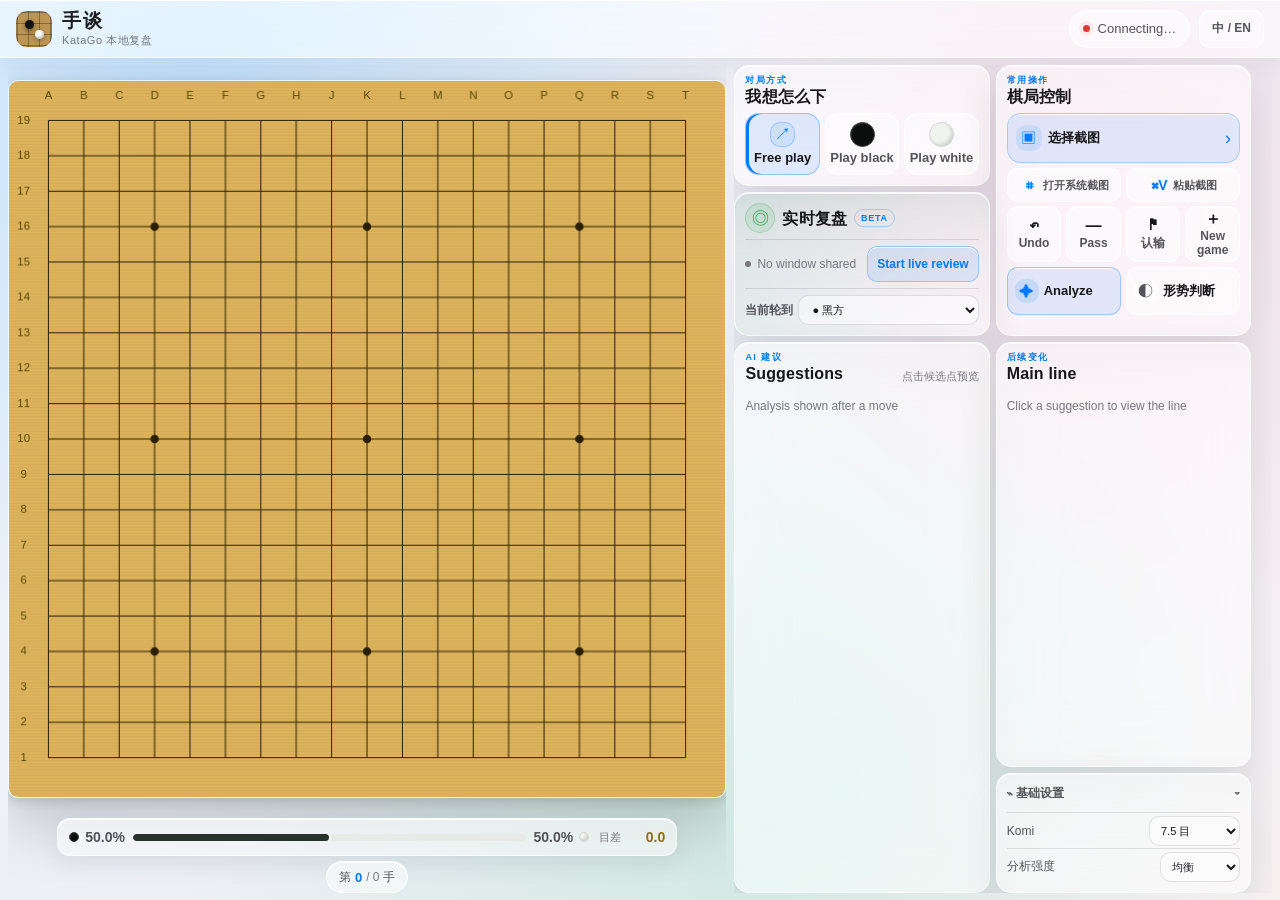
==== commit 543d89c2: "feat: speed up and harden board recognition" ====
--- a/static/index.html
+++ b/static/index.html
@@ -25,6 +25,13 @@
                     <span id="engine-status" class="status-dot offline"></span>
                     <span id="engine-text">正在连接引擎…</span>
                 </div>
+                <button id="btn-topmost" class="icon-button desktop-only" type="button"
+                        title="让窗口保持在最前" aria-label="让窗口保持在最前" aria-pressed="false">
+                    <svg class="pin-icon" aria-hidden="true" viewBox="0 0 24 24" fill="none">
+                        <path d="M8 4h8l-1.5 5 3.5 3v2H6v-2l3.5-3L8 4Zm4 10v6" />
+                    </svg>
+                    <span id="topmost-label">置顶</span>
+                </button>
                 <button id="btn-lang" class="icon-button" type="button" title="切换语言" aria-label="切换中文或英文">中 / EN</button>
             </div>
         </header>
@@ -242,9 +249,14 @@
                                 <canvas id="recognize-board-canvas" width="420" height="420" aria-label="识别结果；点击交叉点校正棋子"></canvas>
                             </div>
                             <aside class="recognize-guide">
+                                <figure class="recognize-source-figure">
+                                    <img id="recognize-source-preview" alt="导入的棋盘截图" hidden>
+                                    <figcaption class="i18n" data-key="recognizeCropHint">尽量只截棋盘区域，识别会更快、更准。</figcaption>
+                                </figure>
                                 <span class="guide-step">01</span>
                                 <h3>检查识别结果</h3>
                                 <p>点击识别错误的交叉点，可在空位、黑子、白子间循环切换。</p>
+                                <p id="recognize-uncertain-count" role="status" aria-live="polite"></p>
                                 <span class="guide-step">02</span>
                                 <h3>确认下一手</h3>
                                 <label for="recognize-next-player">轮到哪一方落子？</label>
--- a/static/css/style.css
+++ b/static/css/style.css
@@ -276,6 +276,42 @@
     background: var(--control-hover);
 }
 
+.desktop-only {
+    display: none !important;
+}
+
+html.desktop-shell .desktop-only {
+    display: inline-flex !important;
+}
+
+#btn-topmost {
+    align-items: center;
+    justify-content: center;
+    gap: 6px;
+}
+
+#btn-topmost .pin-icon {
+    width: 15px;
+    height: 15px;
+    flex: 0 0 15px;
+    stroke: currentColor;
+    stroke-width: 1.8;
+    stroke-linecap: round;
+    stroke-linejoin: round;
+}
+
+#btn-topmost.is-active {
+    color: var(--accent-deep);
+    border-color: color-mix(in srgb, var(--accent-color) 42%, transparent);
+    background: var(--control-active);
+    box-shadow: inset 0 1px 0 var(--glass-highlight), 0 0 0 3px var(--accent-soft);
+}
+
+#btn-topmost:disabled {
+    cursor: wait;
+    opacity: 0.62;
+}
+
 .hidden-controls {
     display: none !important;
 }
@@ -476,6 +512,22 @@
     overflow-x: hidden;
     overflow-y: auto;
     overscroll-behavior: contain;
+    scrollbar-gutter: stable;
+    scrollbar-width: auto;
+}
+
+#panel::-webkit-scrollbar {
+    width: 9px;
+}
+
+#panel::-webkit-scrollbar-track {
+    border-radius: 999px;
+    background: rgba(104, 112, 123, 0.08);
+}
+
+#panel::-webkit-scrollbar-thumb {
+    border: 2px solid transparent;
+    background-clip: padding-box;
 }
 
 .panel-section {
@@ -1309,6 +1361,31 @@
     padding: 6px 0;
 }
 
+.recognize-source-figure {
+    margin: 0 0 10px;
+}
+
+#recognize-source-preview {
+    width: 100%;
+    max-height: 116px;
+    display: block;
+    object-fit: contain;
+    border: 1px solid var(--glass-border);
+    border-radius: 10px;
+    background: rgba(255, 255, 255, 0.35);
+}
+
+#recognize-source-preview[hidden] {
+    display: none;
+}
+
+.recognize-source-figure figcaption {
+    margin-top: 5px;
+    color: var(--text-muted);
+    font-size: 11px;
+    line-height: 1.4;
+}
+
 .guide-step {
     display: inline-block;
     margin-top: 10px;
@@ -1335,6 +1412,20 @@
     color: var(--text-muted);
     font-size: 12px;
     line-height: 1.55;
+}
+
+#recognize-uncertain-count {
+    margin-top: 8px;
+    padding: 6px 8px;
+    border-radius: 8px;
+    background: rgba(52, 199, 89, 0.10);
+    color: var(--text-secondary);
+    font-weight: 650;
+}
+
+#recognize-uncertain-count.has-uncertain {
+    background: rgba(255, 149, 0, 0.13);
+    color: #a85f00;
 }
 
 .recognize-guide select {
@@ -1723,8 +1814,8 @@
     }
 }
 
-/* Tablet and phone */
-@media (max-width: 768px) {
+/* Tablet and phone. Keep the document scrollable before the desktop grid gets too narrow. */
+@media (max-width: 840px) {
     body,
     #app {
         height: auto;
@@ -1926,7 +2017,7 @@
     }
 }
 
-@media (max-height: 560px) and (orientation: landscape) and (min-width: 769px) and (max-width: 1699px) {
+@media (max-height: 560px) and (orientation: landscape) and (min-width: 841px) and (max-width: 1699px) {
     #header {
         height: 46px;
     }
@@ -1940,6 +2031,305 @@
     #panel {
         width: 350px;
         flex-basis: 350px;
+    }
+}
+
+/*
+ * Compact desktop workspace.
+ *
+ * A 900x650 native window cannot use the phone layout, while one tall sidebar
+ * makes half of the controls look missing. Give the sidebar more horizontal
+ * room and arrange every functional card in two short columns instead. Text
+ * hints are reduced, but no action or setting is removed.
+ */
+@media (min-width: 841px) and (max-width: 1280px),
+       (min-width: 841px) and (max-width: 1699px) and (max-height: 900px) {
+    #main-content {
+        display: grid;
+        grid-template-columns: minmax(280px, 1fr) clamp(500px, 42vw, 660px);
+        gap: 8px;
+        padding: 7px 8px;
+    }
+
+    #board-area {
+        width: 100%;
+        min-width: 0;
+    }
+
+    #panel {
+        width: auto;
+        max-height: 100%;
+        display: grid;
+        flex-basis: auto;
+        grid-template-columns: repeat(2, minmax(0, 1fr));
+        grid-template-rows: auto auto minmax(70px, 1fr) auto;
+        grid-template-areas:
+            "mode action"
+            "live action"
+            "analysis pv"
+            "analysis settings";
+        gap: 6px;
+        padding-right: 6px;
+        overflow-x: hidden;
+        overflow-y: auto;
+    }
+
+    .mode-card {
+        grid-area: mode;
+    }
+
+    .action-card {
+        grid-area: action;
+    }
+
+    .live-review-card {
+        grid-area: live;
+    }
+
+    .analysis-card {
+        grid-area: analysis;
+        display: flex;
+        min-height: 0;
+        flex-direction: column;
+        overflow: hidden;
+    }
+
+    .pv-card {
+        grid-area: pv;
+        min-height: 0;
+        overflow-y: auto;
+    }
+
+    .settings-card {
+        grid-area: settings;
+    }
+
+    .panel-section {
+        min-width: 0;
+        min-height: 0;
+        align-self: stretch;
+        padding: 10px;
+        border-radius: 15px;
+    }
+
+    .settings-card {
+        padding: 0;
+    }
+
+    .section-heading {
+        gap: 6px;
+        margin-bottom: 6px;
+    }
+
+    .section-heading h2,
+    .live-review-card h2 {
+        font-size: clamp(16px, 1.1vw, 18px);
+    }
+
+    .eyebrow {
+        font-size: clamp(9px, 0.62vw, 10px);
+    }
+
+    .mode-buttons {
+        grid-template-columns: repeat(3, minmax(0, 1fr));
+        gap: 5px;
+    }
+
+    .mode-btn:first-child {
+        grid-column: auto;
+    }
+
+    .mode-btn {
+        min-height: 62px;
+        flex-direction: column;
+        justify-content: center;
+        gap: 3px;
+        padding: 5px 3px;
+        text-align: center;
+    }
+
+    .mode-btn small,
+    .import-button small,
+    .ai-actions small,
+    .live-review-copy p,
+    .live-turn-control small,
+    .settings-note {
+        display: none;
+    }
+
+    .mode-symbol {
+        width: 25px;
+        height: 25px;
+        flex-basis: 25px;
+    }
+
+    .mode-btn b,
+    .import-button b,
+    .ai-actions b {
+        font-size: clamp(13px, 0.86vw, 14px);
+    }
+
+    .import-button {
+        min-height: 50px;
+        grid-template-columns: 26px 1fr auto;
+        gap: 6px;
+        margin-bottom: 5px;
+        padding: 6px 8px;
+    }
+
+    .button-icon {
+        width: 26px;
+        height: 26px;
+        font-size: 15px;
+    }
+
+    .button-arrow {
+        font-size: 18px;
+    }
+
+    .import-quick-actions {
+        gap: 5px;
+        margin-bottom: 4px;
+    }
+
+    .import-quick-actions button {
+        min-height: 34px;
+        gap: 3px;
+        padding: 0 4px;
+        font-size: clamp(11px, 0.75vw, 12px);
+    }
+
+    .paste-hint {
+        display: none;
+    }
+
+    .action-buttons {
+        gap: 5px;
+    }
+
+    .action-buttons button {
+        min-height: 43px;
+        padding: 4px 2px;
+        border-radius: 11px;
+        font-size: clamp(12px, 0.8vw, 13px);
+    }
+
+    .action-buttons button > span:first-child {
+        font-size: 16px;
+    }
+
+    .ai-actions {
+        gap: 5px;
+        margin-top: 5px;
+    }
+
+    .ai-actions button {
+        min-height: 48px;
+        gap: 5px;
+        padding: 5px 7px;
+        border-radius: 11px;
+    }
+
+    .ai-actions .button-icon {
+        width: 24px;
+        height: 24px;
+        flex-basis: 24px;
+    }
+
+    .live-review-copy {
+        gap: 7px;
+    }
+
+    .live-icon {
+        width: 30px;
+        height: 30px;
+        flex-basis: 30px;
+        font-size: 17px;
+    }
+
+    .live-review-footer {
+        gap: 6px;
+        margin-top: 6px;
+        padding-top: 6px;
+    }
+
+    .live-toggle {
+        min-height: 36px;
+        padding: 0 9px;
+        border-radius: 10px;
+        font-size: clamp(12px, 0.8vw, 13px);
+    }
+
+    .live-turn-control {
+        grid-template-columns: auto minmax(82px, 1fr);
+        gap: 5px;
+        margin-top: 6px;
+        padding-top: 6px;
+    }
+
+    .live-turn-control select {
+        min-height: 30px;
+        font-size: 11px;
+    }
+
+    #suggestions-list {
+        min-height: 0;
+        max-height: none;
+        flex: 1 1 auto;
+    }
+
+    .suggestion-item {
+        min-height: 36px;
+        padding: 5px;
+        font-size: clamp(11px, 0.75vw, 13px);
+    }
+
+    .suggestion-item .visits-count {
+        display: none;
+    }
+
+    .suggestion-item .move-name {
+        width: 32px;
+        flex-basis: 32px;
+    }
+
+    .suggestion-item .score-abs {
+        width: 36px;
+        flex-basis: 36px;
+    }
+
+    .suggestion-item .wr {
+        width: 38px;
+        flex-basis: 38px;
+    }
+
+    #pv-display {
+        max-height: 80px;
+        overflow-y: auto;
+        font-size: 11px;
+        line-height: 1.45;
+    }
+
+    .section-toggle {
+        min-height: 38px;
+        padding: 0 10px;
+        font-size: clamp(12px, 0.78vw, 13px);
+    }
+
+    .section-body {
+        padding: 0 10px 8px;
+    }
+
+    .setting-row {
+        min-height: 36px;
+        gap: 6px;
+        font-size: clamp(12px, 0.78vw, 13px);
+    }
+
+    .setting-row select {
+        min-height: 30px;
+        padding-left: 7px;
+        font-size: 11px;
     }
 }
 
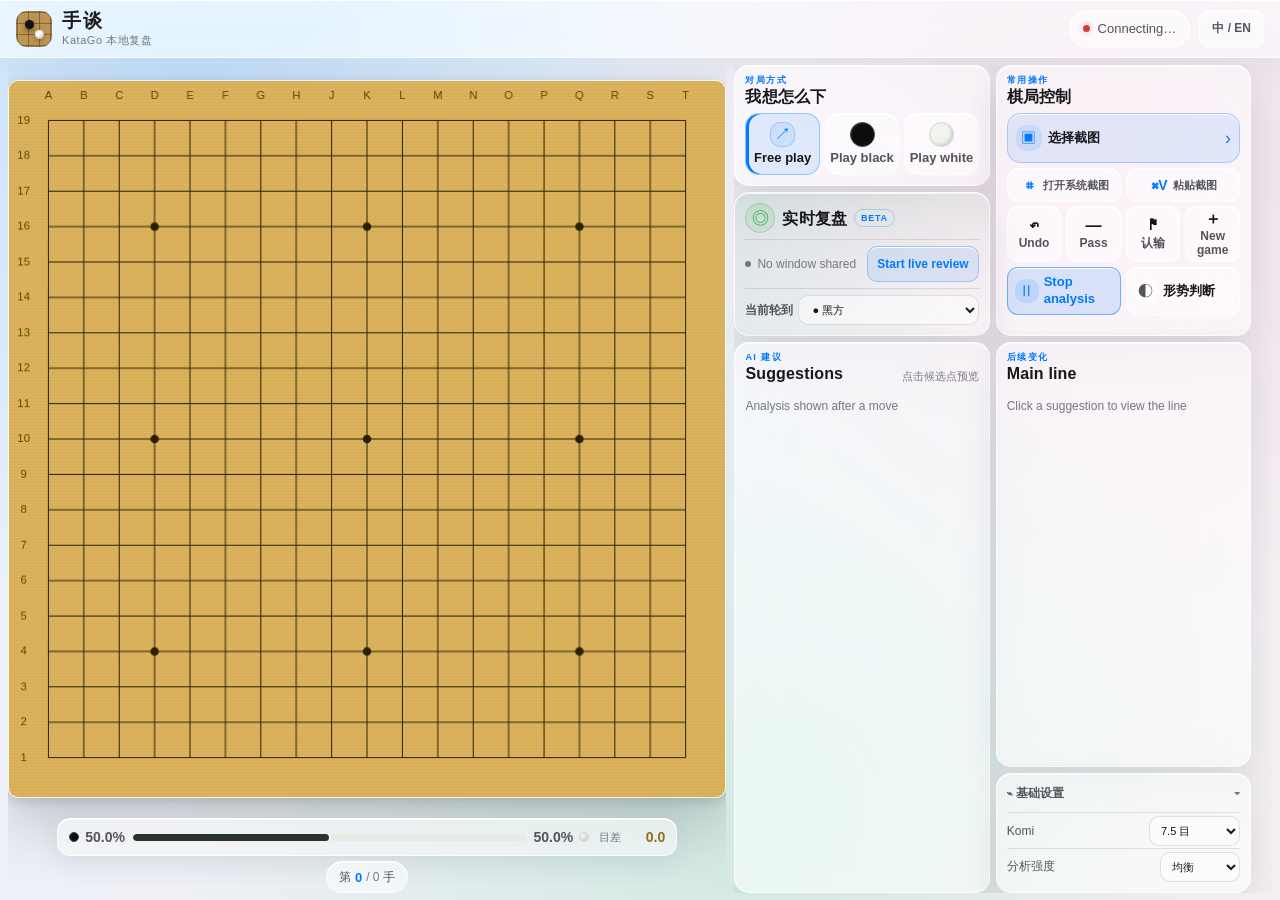
==== commit c8ea58d5: "feat: add analysis toggle and styled confirmations" ====
--- a/static/index.html
+++ b/static/index.html
@@ -123,9 +123,9 @@
                     </div>
 
                     <div class="ai-actions">
-                        <button id="btn-analyze" class="btn-accent" type="button">
-                            <span class="button-icon sparkle" aria-hidden="true">✦</span>
-                            <span><b class="i18n" data-key="analyze">AI 分析</b><small>推荐下一手</small></span>
+                        <button id="btn-analyze" class="btn-accent active" type="button" aria-pressed="true">
+                            <span id="analysis-toggle-icon" class="button-icon sparkle" aria-hidden="true">Ⅱ</span>
+                            <span><b id="analysis-toggle-label">关闭分析</b><small id="analysis-toggle-hint">停止推荐与候选点</small></span>
                         </button>
                         <button id="btn-position" type="button">
                             <span class="button-icon" aria-hidden="true">◐</span>
@@ -281,6 +281,23 @@
             </div>
         </div>
 
+        <div id="confirm-modal" class="modal-overlay" hidden role="alertdialog" aria-modal="true" aria-labelledby="confirm-title" aria-describedby="confirm-message">
+            <div id="confirm-dialog" class="modal-content confirm-modal-content">
+                <div class="confirm-dialog-heading">
+                    <span id="confirm-icon" class="confirm-dialog-icon" aria-hidden="true">＋</span>
+                    <div>
+                        <span id="confirm-eyebrow" class="eyebrow">请确认</span>
+                        <h2 id="confirm-title">开始新对局？</h2>
+                    </div>
+                </div>
+                <p id="confirm-message">当前棋局将被清空，此操作无法撤销。</p>
+                <div class="confirm-actions">
+                    <button id="confirm-cancel" type="button">取消</button>
+                    <button id="confirm-accept" class="btn-primary" type="button">开始新对局</button>
+                </div>
+            </div>
+        </div>
+
     </div>
 
     <script src="vendor/socket.io.min.js"></script>
--- a/static/css/style.css
+++ b/static/css/style.css
@@ -1245,6 +1245,10 @@
     backdrop-filter: blur(18px) saturate(135%);
 }
 
+.modal-overlay[hidden] {
+    display: none;
+}
+
 .modal-content {
     width: 100%;
     max-height: min(92vh, 780px);
@@ -1295,6 +1299,126 @@
 
 .modal-body {
     padding: 18px;
+}
+
+.confirm-modal-content {
+    max-width: 440px;
+    padding: 24px;
+    overflow: hidden;
+    background:
+        linear-gradient(145deg, rgba(255, 255, 255, 0.18), transparent 48%),
+        var(--bg-panel);
+    animation: confirm-dialog-in 160ms cubic-bezier(0.2, 0.8, 0.2, 1);
+}
+
+@keyframes confirm-dialog-in {
+    from { opacity: 0; transform: translateY(8px) scale(0.97); }
+    to { opacity: 1; transform: translateY(0) scale(1); }
+}
+
+.confirm-dialog-heading {
+    display: flex;
+    align-items: center;
+    gap: 14px;
+}
+
+.confirm-dialog-icon {
+    width: 48px;
+    height: 48px;
+    flex: 0 0 48px;
+    display: inline-flex;
+    align-items: center;
+    justify-content: center;
+    color: var(--accent-color);
+    border: 1px solid rgba(0, 122, 255, 0.2);
+    border-radius: 15px;
+    background: rgba(0, 122, 255, 0.11);
+    box-shadow: inset 0 1px 0 var(--glass-highlight);
+    font-size: 25px;
+    font-weight: 550;
+}
+
+.confirm-dialog-heading h2 {
+    margin-top: 3px;
+    color: var(--text-primary);
+    font-size: 20px;
+    font-weight: 720;
+    letter-spacing: -0.02em;
+}
+
+#confirm-message {
+    margin: 18px 2px 0;
+    color: var(--text-secondary);
+    font-size: 14px;
+    line-height: 1.65;
+}
+
+.confirm-actions {
+    display: grid;
+    grid-template-columns: 1fr 1fr;
+    gap: 9px;
+    margin-top: 22px;
+}
+
+.confirm-actions button {
+    min-height: 48px;
+    padding: 0 16px;
+    cursor: pointer;
+    color: var(--text-secondary);
+    border: 1px solid var(--glass-border);
+    border-radius: 13px;
+    background: var(--control-bg);
+    box-shadow: inset 0 1px 0 var(--glass-highlight);
+    font-size: 14px;
+    font-weight: 680;
+    transition: border-color 150ms ease, background 150ms ease, transform 100ms ease;
+}
+
+.confirm-actions button:hover {
+    color: var(--text-primary);
+    border-color: var(--border-strong);
+    background: var(--control-hover);
+}
+
+.confirm-actions button:active {
+    transform: translateY(1px) scale(0.985);
+}
+
+.confirm-actions #confirm-accept {
+    color: #fff;
+    border-color: var(--accent-color);
+    background: var(--accent-color);
+    box-shadow: 0 8px 20px rgba(0, 122, 255, 0.2), inset 0 1px 0 rgba(255, 255, 255, 0.24);
+}
+
+.confirm-actions #confirm-accept:hover {
+    background: var(--accent-hover);
+}
+
+.confirm-modal-content.is-danger .confirm-dialog-icon {
+    color: var(--danger);
+    border-color: rgba(217, 59, 54, 0.24);
+    background: rgba(217, 59, 54, 0.1);
+}
+
+.confirm-modal-content.is-danger .confirm-actions #confirm-accept {
+    border-color: var(--danger);
+    background: var(--danger);
+    box-shadow: 0 8px 20px rgba(217, 59, 54, 0.18), inset 0 1px 0 rgba(255, 255, 255, 0.2);
+}
+
+@media (max-width: 520px) {
+    .confirm-modal-content {
+        padding: 19px;
+    }
+
+    .confirm-actions {
+        grid-template-columns: 1fr;
+    }
+
+    .confirm-actions #confirm-accept {
+        grid-row: 1;
+    }
 }
 
 #recognize-loading {
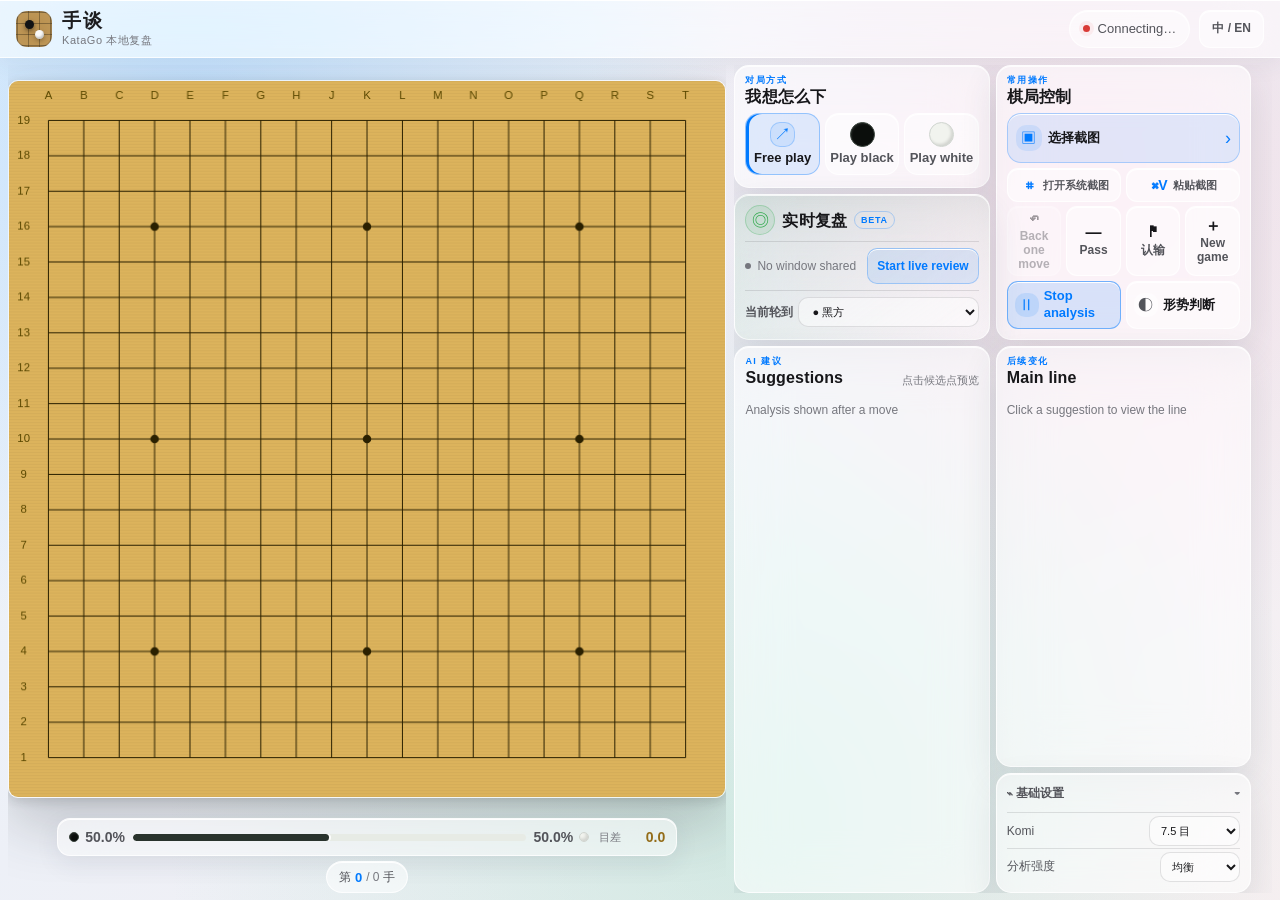
==== commit 2fb1fc36: "feat: add repeatable one-move step back" ====
--- a/static/index.html
+++ b/static/index.html
@@ -116,7 +116,7 @@
                     <p class="paste-hint">截完后回到这里按 <kbd>Ctrl</kbd> + <kbd>V</kbd>，页面任意位置都能粘贴。</p>
 
                     <div class="action-buttons primary-actions">
-                        <button id="btn-undo" type="button"><span aria-hidden="true">↶</span><span class="i18n" data-key="undo">悔棋</span></button>
+                        <button id="btn-undo" type="button" data-title-key="stepBackHint" title="每次退一手，可连续退到起始局面" disabled><span aria-hidden="true">↶</span><span class="i18n" data-key="undo">退一手</span></button>
                         <button id="btn-pass" type="button"><span aria-hidden="true">—</span><span class="i18n" data-key="pass">停一手</span></button>
                         <button id="btn-resign" class="danger-soft" type="button"><span aria-hidden="true">⚑</span><span>认输</span></button>
                         <button id="btn-new-game" type="button"><span aria-hidden="true">＋</span><span class="i18n" data-key="newGame">新棋局</span></button>
@@ -301,6 +301,7 @@
     </div>
 
     <script src="vendor/socket.io.min.js"></script>
+    <script src="js/live-review-state.js"></script>
     <script src="js/goboard.js"></script>
     <script src="js/app.js"></script>
 </body>
--- a/static/css/style.css
+++ b/static/css/style.css
@@ -815,6 +815,17 @@
     background: var(--control-hover);
 }
 
+.action-buttons button:disabled {
+    cursor: not-allowed;
+    opacity: 0.42;
+}
+
+.action-buttons button:disabled:hover {
+    color: var(--text-secondary);
+    border-color: var(--glass-border);
+    background: var(--control-bg);
+}
+
 .action-buttons button:active,
 .ai-actions button:active,
 .live-toggle:active {
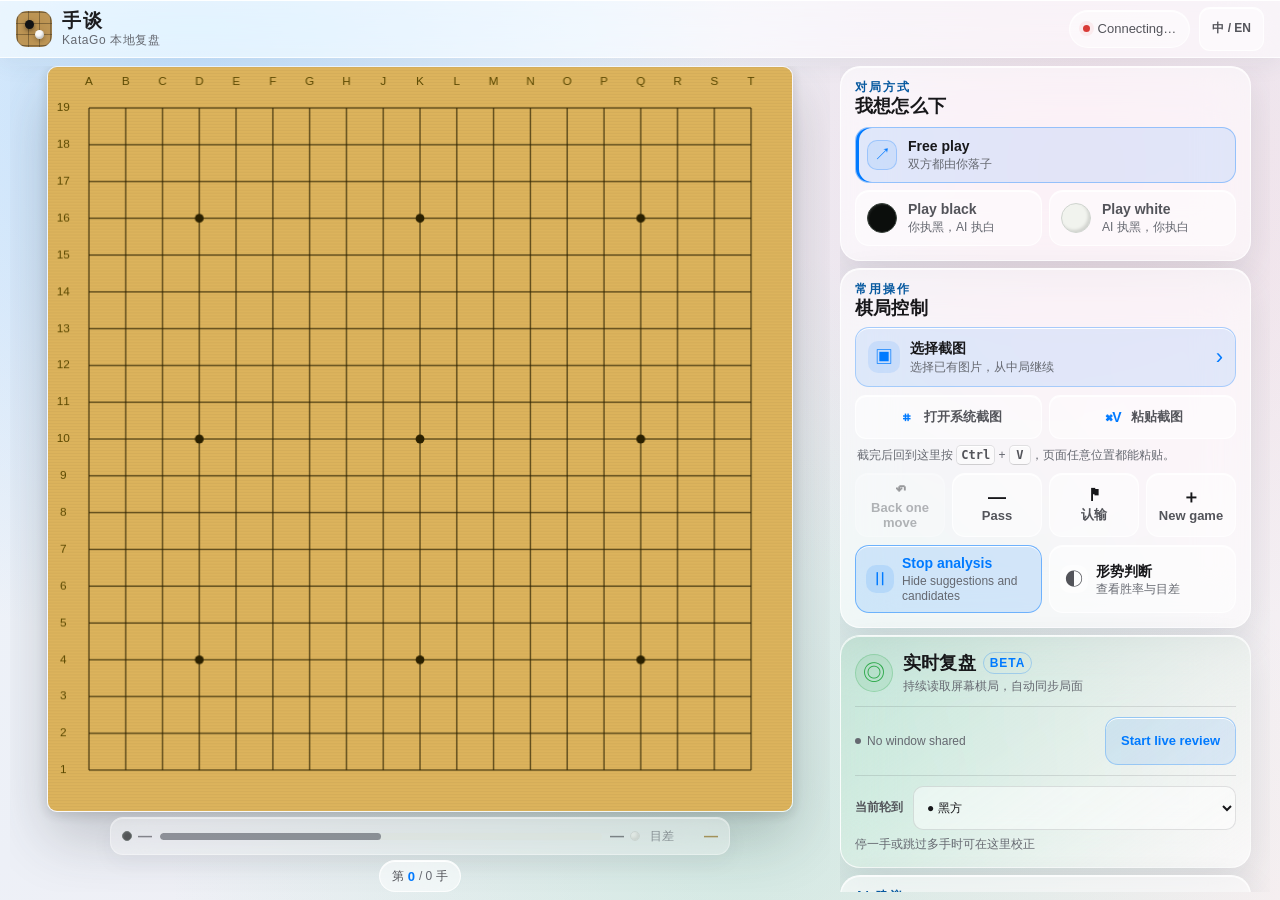
==== commit bbf8438b: "release: prepare HandTalk v0.1.0-beta.1" ====
--- a/static/index.html
+++ b/static/index.html
@@ -32,14 +32,15 @@
                     </svg>
                     <span id="topmost-label">置顶</span>
                 </button>
-                <button id="btn-lang" class="icon-button" type="button" title="切换语言" aria-label="切换中文或英文">中 / EN</button>
+                <button id="btn-lang" class="icon-button" type="button" title="切换语言" aria-label="切换中文或英文" hidden>中 / EN</button>
             </div>
         </header>
 
         <main id="main-content">
             <section id="board-area" aria-label="围棋棋盘">
                 <div id="board-container">
-                    <canvas id="goboard" aria-label="围棋棋盘；点击交叉点落子"></canvas>
+                    <canvas id="goboard" tabindex="0" role="application"
+                            aria-label="围棋棋盘；可点击落子，也可用方向键选择交叉点并按回车落子"></canvas>
                     <div id="game-message" class="game-message" role="status" aria-live="polite" hidden></div>
                 </div>
 
@@ -76,15 +77,15 @@
                         </div>
                     </div>
                     <div class="mode-buttons" role="group" aria-label="对局模式">
-                        <button class="mode-btn active" type="button" data-mode="free-play">
+                        <button class="mode-btn active" type="button" data-mode="free-play" aria-pressed="true">
                             <span class="mode-symbol free" aria-hidden="true">↗</span>
                             <span><b class="i18n" data-key="freePlay">自由推演</b><small>双方都由你落子</small></span>
                         </button>
-                        <button class="mode-btn" type="button" data-mode="play-black">
+                        <button class="mode-btn" type="button" data-mode="play-black" aria-pressed="false">
                             <span class="mode-symbol stone black" aria-hidden="true"></span>
                             <span><b class="i18n" data-key="playBlack">执黑对弈</b><small>你执黑，AI 执白</small></span>
                         </button>
-                        <button class="mode-btn" type="button" data-mode="play-white">
+                        <button class="mode-btn" type="button" data-mode="play-white" aria-pressed="false">
                             <span class="mode-symbol stone white" aria-hidden="true"></span>
                             <span><b class="i18n" data-key="playWhite">执白对弈</b><small>AI 执黑，你执白</small></span>
                         </button>
@@ -127,10 +128,18 @@
                             <span id="analysis-toggle-icon" class="button-icon sparkle" aria-hidden="true">Ⅱ</span>
                             <span><b id="analysis-toggle-label">关闭分析</b><small id="analysis-toggle-hint">停止推荐与候选点</small></span>
                         </button>
-                        <button id="btn-position" type="button">
+                        <button id="btn-position" type="button" aria-pressed="false">
                             <span class="button-icon" aria-hidden="true">◐</span>
                             <span><b>形势判断</b><small>查看胜率与目差</small></span>
                         </button>
+                    </div>
+                    <div id="ai-recovery" class="ai-recovery" role="alert" hidden>
+                        <strong>AI 没有成功落子</strong>
+                        <span id="ai-recovery-detail">可以重试，或切回自由推演。</span>
+                        <div>
+                            <button id="btn-retry-ai" class="btn-primary" type="button">重试 AI</button>
+                            <button id="btn-free-after-error" type="button">改为自由推演</button>
+                        </div>
                     </div>
                 </section>
 
@@ -189,7 +198,8 @@
                 </section>
 
                 <section class="panel-section collapsible settings-card" id="settings-section">
-                    <button class="section-toggle" type="button" data-target="settings-body" aria-label="展开或收起基础设置">
+                    <button class="section-toggle" type="button" data-target="settings-body"
+                            aria-label="展开或收起基础设置" aria-expanded="true" aria-controls="settings-body">
                         <span><span aria-hidden="true">⌁</span> 基础设置</span>
                         <span class="toggle-icon" aria-hidden="true">▾</span>
                     </button>
@@ -212,6 +222,9 @@
                             </select>
                         </div>
                         <p class="settings-note">均衡模式适合边下边看，深入模式更准但会多等一会儿。</p>
+                        <button id="btn-runtime-config" class="settings-link desktop-only" type="button">
+                            重新配置 KataGo / 截图识别
+                        </button>
                     </div>
                 </section>
 
@@ -227,6 +240,8 @@
             </aside>
         </main>
 
+        <div id="app-toast" class="app-toast" role="status" aria-live="polite" hidden></div>
+
         <div id="recognize-modal" class="modal-overlay" style="display:none" role="dialog" aria-modal="true" aria-labelledby="recognize-title">
             <div class="modal-content recognize-modal-content">
                 <div class="modal-header">
@@ -237,16 +252,20 @@
                     <button id="modal-close" class="modal-close-btn" type="button" aria-label="关闭">×</button>
                 </div>
                 <div class="modal-body">
-                    <div id="recognize-loading" style="display:none">
-                        <span class="recognize-spinner" aria-hidden="true"></span>
-                        <h3>正在识别棋盘</h3>
-                        <p class="i18n" data-key="recognizing">第一次识别可能需要几秒钟…</p>
-                    </div>
+                        <div id="recognize-loading" style="display:none">
+                            <span class="recognize-spinner" aria-hidden="true"></span>
+                            <h3>正在识别棋盘</h3>
+                            <p class="i18n" data-key="recognizing">第一次识别可能需要几秒钟…</p>
+                            <p id="recognize-error" class="recognize-error" role="alert"></p>
+                            <button id="btn-recognize-cancel" type="button">取消识别</button>
+                        </div>
 
                     <div id="recognize-result" style="display:none">
                         <div class="recognize-preview-row">
                             <div class="recognize-preview-col">
-                                <canvas id="recognize-board-canvas" width="420" height="420" aria-label="识别结果；点击交叉点校正棋子"></canvas>
+                                <canvas id="recognize-board-canvas" width="420" height="420"
+                                        tabindex="0" role="application"
+                                        aria-label="识别结果；可点击校正，也可用方向键选择交叉点并按回车切换棋子"></canvas>
                             </div>
                             <aside class="recognize-guide">
                                 <figure class="recognize-source-figure">
--- a/static/css/style.css
+++ b/static/css/style.css
@@ -14,7 +14,7 @@
     --text-color: #1d1d1f;
     --text-primary: #17171a;
     --text-secondary: #53545a;
-    --text-muted: #76777e;
+    --text-muted: #656870;
     --accent-color: #007aff;
     --accent-hover: #1687ff;
     --accent-deep: #07599f;
@@ -53,7 +53,7 @@
         --text-color: #f5f5f7;
         --text-primary: #ffffff;
         --text-secondary: #c2c3ca;
-        --text-muted: #92949d;
+        --text-muted: #aeb1ba;
         --accent-color: #0a84ff;
         --accent-hover: #409cff;
         --accent-deep: #70b7ff;
@@ -111,7 +111,9 @@
 
 button:focus-visible,
 select:focus-visible,
-input:focus-visible {
+input:focus-visible,
+#goboard:focus-visible,
+#recognize-board-canvas:focus-visible {
     outline: 2px solid var(--accent-color);
     outline-offset: 3px;
     box-shadow: 0 0 0 4px rgba(0, 122, 255, 0.18);
@@ -208,7 +210,7 @@
 .brand p {
     margin-top: 3px;
     color: var(--text-muted);
-    font-size: 11px;
+    font-size: 12px;
     line-height: 1;
     letter-spacing: 0.05em;
 }
@@ -257,7 +259,7 @@
 }
 
 .icon-button {
-    min-height: 38px;
+    min-height: 44px;
     padding: 0 12px;
     cursor: pointer;
     color: var(--text-secondary);
@@ -346,11 +348,14 @@
     align-items: center;
     justify-content: center;
     overflow: visible;
+    contain: layout size;
 }
 
 #goboard {
     display: block;
     max-width: 100%;
+    max-height: 100%;
+    aspect-ratio: 1 / 1;
     cursor: crosshair;
     border: 1px solid rgba(255, 255, 255, 0.62);
     border-radius: 10px;
@@ -457,7 +462,7 @@
 .score-caption {
     margin-left: 2px;
     color: var(--text-muted);
-    font-size: 11px;
+    font-size: 12px;
 }
 
 .score-lead-inline {
@@ -502,10 +507,10 @@
 
 /* Right panel */
 #panel {
-    width: 376px;
+    width: clamp(340px, 44vw, 430px);
     max-height: 100%;
     display: flex;
-    flex: 0 0 376px;
+    flex: 0 0 clamp(340px, 44vw, 430px);
     flex-direction: column;
     gap: 7px;
     padding-right: 2px;
@@ -567,8 +572,8 @@
 
 .eyebrow {
     display: block;
-    color: var(--accent-color);
-    font-size: 10px;
+    color: var(--accent-deep);
+    font-size: 12px;
     font-weight: 750;
     line-height: 1;
     letter-spacing: 0.16em;
@@ -652,7 +657,7 @@
     display: block;
     margin-top: 2px;
     color: var(--text-muted);
-    font-size: 11px;
+    font-size: 12px;
     line-height: 1.25;
 }
 
@@ -703,7 +708,7 @@
 
 .import-quick-actions button {
     min-width: 0;
-    min-height: 38px;
+    min-height: 44px;
     display: flex;
     align-items: center;
     justify-content: center;
@@ -715,7 +720,7 @@
     border-radius: 11px;
     background: var(--control-bg);
     box-shadow: inset 0 1px 0 var(--glass-highlight);
-    font-size: 11px;
+    font-size: 13px;
     font-weight: 640;
     white-space: nowrap;
     transition: color 150ms ease, border-color 150ms ease, background 150ms ease, transform 100ms ease;
@@ -743,7 +748,7 @@
 .paste-hint {
     margin: 0 2px 8px;
     color: var(--text-muted);
-    font-size: 10px;
+    font-size: 12px;
     line-height: 1.45;
 }
 
@@ -757,7 +762,7 @@
     border-radius: 5px;
     background: var(--control-bg);
     box-shadow: inset 0 1px 0 var(--glass-highlight);
-    font: 600 9px/1.35 ui-monospace, "SFMono-Regular", Consolas, monospace;
+    font: 600 12px/1.35 ui-monospace, "SFMono-Regular", Consolas, monospace;
     text-align: center;
 }
 
@@ -798,7 +803,7 @@
     border-radius: 13px;
     background: var(--control-bg);
     box-shadow: inset 0 1px 0 var(--glass-highlight);
-    font-size: 12px;
+    font-size: 13px;
     font-weight: 620;
     transition: color 150ms ease, border-color 150ms ease, background 150ms ease, transform 100ms ease;
 }
@@ -936,7 +941,7 @@
     color: var(--accent-color);
     border: 1px solid rgba(0, 122, 255, 0.26);
     border-radius: 999px;
-    font-size: 9px;
+    font-size: 12px;
     font-weight: 800;
     letter-spacing: 0.08em;
 }
@@ -1024,7 +1029,7 @@
 
 .live-turn-control select {
     width: 100%;
-    min-height: 34px;
+    min-height: 44px;
     padding: 0 28px 0 9px;
     cursor: pointer;
     color: var(--text-primary);
@@ -1037,7 +1042,7 @@
 .live-turn-control small {
     grid-column: 1 / -1;
     color: var(--text-muted);
-    font-size: 10px;
+    font-size: 12px;
     line-height: 1.4;
 }
 
@@ -1058,7 +1063,7 @@
 /* Analysis */
 .analysis-hint {
     color: var(--text-muted);
-    font-size: 11px;
+    font-size: 12px;
 }
 
 #suggestions-list {
@@ -1067,7 +1072,8 @@
 }
 
 .suggestion-item {
-    min-height: 42px;
+    width: 100%;
+    min-height: 44px;
     display: flex;
     align-items: center;
     gap: 8px;
@@ -1075,9 +1081,79 @@
     padding: 7px 9px;
     cursor: pointer;
     border: 1px solid transparent;
+    color: inherit;
+    background: transparent;
     border-radius: 11px;
     font-size: 13px;
     transition: border-color 140ms ease, background 140ms ease;
+}
+
+#winrate-strip.is-disabled {
+    opacity: 0.64;
+}
+
+#winrate-strip.is-disabled #winrate-bar-black {
+    background: var(--text-muted);
+    box-shadow: none;
+}
+
+.ai-recovery {
+    margin-top: 8px;
+    padding: 11px;
+    border: 1px solid color-mix(in srgb, #d94f45 34%, transparent);
+    border-radius: 12px;
+    background: color-mix(in srgb, #d94f45 9%, transparent);
+    font-size: 13px;
+}
+
+.ai-recovery[hidden] {
+    display: none;
+}
+
+.ai-recovery strong,
+.ai-recovery > span {
+    display: block;
+}
+
+.ai-recovery > span {
+    margin-top: 3px;
+    color: var(--text-secondary);
+    font-size: 12px;
+}
+
+.ai-recovery > div {
+    display: flex;
+    gap: 7px;
+    margin-top: 9px;
+}
+
+.ai-recovery button,
+#btn-recognize-cancel {
+    min-height: 44px;
+    padding: 8px 13px;
+    border: 1px solid var(--border-color);
+    border-radius: 10px;
+    background: var(--control-bg);
+}
+
+.recognize-error {
+    max-width: 480px;
+    margin: 10px auto;
+    color: #b93630;
+    font-size: 13px;
+    line-height: 1.5;
+}
+
+.settings-link {
+    width: 100%;
+    min-height: 44px;
+    margin-top: 9px;
+    border: 1px solid var(--border-color);
+    border-radius: 10px;
+    color: var(--accent-deep);
+    background: var(--control-bg);
+    font-size: 13px;
+    font-weight: 650;
 }
 
 .suggestion-item:hover {
@@ -1100,7 +1176,7 @@
     padding: 0 5px;
     color: #fff;
     border-radius: 999px;
-    font-size: 10px;
+    font-size: 12px;
     font-weight: 750;
 }
 
@@ -1123,14 +1199,14 @@
     width: 48px;
     flex: 0 0 48px;
     color: var(--text-secondary);
-    font-size: 11px;
+    font-size: 12px;
     text-align: right;
 }
 
 .suggestion-item .visits-count {
     flex: 1;
     color: var(--text-muted);
-    font-size: 11px;
+    font-size: 12px;
     text-align: right;
 }
 
@@ -1225,7 +1301,7 @@
 
 .setting-row select,
 .recognize-guide select {
-    min-height: 36px;
+    min-height: 44px;
     padding: 0 29px 0 10px;
     cursor: pointer;
     color: var(--text-primary);
@@ -1238,7 +1314,7 @@
 .settings-note {
     padding-top: 8px;
     color: var(--text-muted);
-    font-size: 11px;
+    font-size: 12px;
     line-height: 1.5;
 }
 
@@ -1258,6 +1334,39 @@
 
 .modal-overlay[hidden] {
     display: none;
+}
+
+.app-toast {
+    position: fixed;
+    top: 70px;
+    left: 50%;
+    z-index: 1100;
+    width: max-content;
+    max-width: min(520px, calc(100vw - 28px));
+    padding: 13px 18px;
+    color: var(--text-primary);
+    border: 1px solid var(--glass-border);
+    border-radius: 15px;
+    background: var(--bg-panel);
+    box-shadow: var(--glass-shadow), inset 0 1px 0 var(--glass-highlight);
+    -webkit-backdrop-filter: blur(26px) saturate(170%);
+    backdrop-filter: blur(26px) saturate(170%);
+    font-size: 14px;
+    font-weight: 620;
+    line-height: 1.45;
+    text-align: center;
+    pointer-events: none;
+    transform: translateX(-50%);
+    animation: app-toast-in 160ms ease-out;
+}
+
+.app-toast[hidden] {
+    display: none;
+}
+
+@keyframes app-toast-in {
+    from { opacity: 0; transform: translate(-50%, -6px); }
+    to { opacity: 1; transform: translate(-50%, 0); }
 }
 
 .modal-content {
@@ -1273,7 +1382,29 @@
 }
 
 .recognize-modal-content {
+    height: min(92vh, 780px);
     max-width: 790px;
+    display: flex;
+    flex-direction: column;
+    overflow: hidden;
+}
+
+.recognize-modal-content .modal-header {
+    flex: 0 0 auto;
+}
+
+.recognize-modal-content .modal-body {
+    min-height: 0;
+    display: flex;
+    flex: 1 1 auto;
+    flex-direction: column;
+    overflow: hidden;
+}
+
+#recognize-result {
+    min-height: 0;
+    flex: 1 1 auto;
+    flex-direction: column;
 }
 
 .modal-header {
@@ -1287,8 +1418,8 @@
 }
 
 .modal-close-btn {
-    width: 40px;
-    height: 40px;
+    width: 44px;
+    height: 44px;
     display: inline-flex;
     align-items: center;
     justify-content: center;
@@ -1470,10 +1601,14 @@
 }
 
 .recognize-preview-row {
+    min-height: 0;
     display: grid;
+    flex: 1 1 auto;
     grid-template-columns: minmax(320px, 420px) minmax(190px, 1fr);
     align-items: start;
     gap: 22px;
+    overflow: auto;
+    overscroll-behavior: contain;
 }
 
 .recognize-preview-col {
@@ -1517,15 +1652,15 @@
 .recognize-source-figure figcaption {
     margin-top: 5px;
     color: var(--text-muted);
-    font-size: 11px;
+    font-size: 12px;
     line-height: 1.4;
 }
 
 .guide-step {
     display: inline-block;
     margin-top: 10px;
-    color: var(--accent-color);
-    font-size: 11px;
+    color: var(--accent-deep);
+    font-size: 12px;
     font-weight: 800;
     letter-spacing: 0.12em;
 }
@@ -1565,7 +1700,7 @@
 
 .recognize-guide select {
     width: 100%;
-    min-height: 42px;
+    min-height: 44px;
     margin-top: 7px;
 }
 
@@ -1582,10 +1717,11 @@
     border: 1px solid var(--glass-border);
     border-radius: 999px;
     background: var(--control-bg);
-    font-size: 11px;
+    font-size: 12px;
 }
 
 .recognize-hint {
+    flex: 0 0 auto;
     margin-top: 13px;
     padding: 11px 13px;
     color: var(--text-secondary);
@@ -1601,6 +1737,7 @@
 }
 
 .recognize-actions {
+    flex: 0 0 auto;
     display: flex;
     justify-content: flex-end;
     gap: 9px;
@@ -1681,8 +1818,8 @@
 /* Large displays */
 @media (min-width: 1600px) {
     #panel {
-        width: 404px;
-        flex-basis: 404px;
+        width: 430px;
+        flex-basis: 430px;
     }
 
     .panel-section {
@@ -1731,8 +1868,8 @@
     }
 }
 
-/* Ultrawide desktop: three centered columns, with controls grouped around the board. */
-@media (min-width: 1700px) and (min-aspect-ratio: 9/5) {
+/* Wide desktop: true left and right rails only when there is enough height. */
+@media (min-width: 1700px) and (min-height: 760px) {
     #main-content {
         display: grid;
         grid-template-columns:
@@ -1836,7 +1973,7 @@
     }
 
     .eyebrow {
-        font-size: clamp(10px, 0.44vw, 12px);
+        font-size: clamp(12px, 0.52vw, 14px);
     }
 
     .mode-buttons {
@@ -1864,7 +2001,7 @@
     .import-button small,
     .ai-actions small,
     .live-review-copy p {
-        font-size: clamp(10px, 0.48vw, 12px);
+        font-size: clamp(12px, 0.52vw, 14px);
     }
 
     .import-button {
@@ -1872,7 +2009,7 @@
     }
 
     .import-quick-actions button {
-        min-height: clamp(34px, 3.2vh, 40px);
+        min-height: clamp(44px, 3.8vh, 50px);
     }
 
     .paste-hint {
@@ -1881,7 +2018,7 @@
 
     .action-buttons button {
         min-height: clamp(46px, 4vh, 54px);
-        font-size: clamp(11px, 0.53vw, 13px);
+        font-size: clamp(13px, 0.58vw, 15px);
     }
 
     .action-buttons button > span:first-child {
@@ -1921,7 +2058,7 @@
 
     .suggestion-item .wr,
     .suggestion-item .visits-count {
-        font-size: clamp(11px, 0.48vw, 13px);
+        font-size: clamp(12px, 0.52vw, 14px);
     }
 
     .section-toggle {
@@ -1949,7 +2086,7 @@
     }
 }
 
-/* Tablet and phone. Keep the document scrollable before the desktop grid gets too narrow. */
+/* Tablet and phone. CSS and GoBoard share this one 840px breakpoint. */
 @media (max-width: 840px) {
     body,
     #app {
@@ -1981,16 +2118,16 @@
     }
 
     .engine-pill {
-        min-height: 32px;
+        min-height: 44px;
         padding: 0 9px;
-        font-size: 11px;
+        font-size: 12px;
     }
 
     .icon-button {
-        min-height: 32px;
+        min-height: 44px;
         padding: 0 8px;
         border-radius: 8px;
-        font-size: 10px;
+        font-size: 12px;
     }
 
     #main-content {
@@ -2003,16 +2140,19 @@
     }
 
     #board-area {
-        width: 100%;
+        width: min(100%, 460px);
+        max-width: 460px;
         height: auto;
         flex: 0 0 auto;
         gap: 5px;
+        margin-inline: auto;
         overflow: visible;
     }
 
     #board-container {
         width: 100%;
         height: auto;
+        aspect-ratio: 1 / 1;
         flex: 0 0 auto;
     }
 
@@ -2025,7 +2165,7 @@
     }
 
     #move-nav {
-        min-height: 30px;
+        min-height: 36px;
     }
 
     #panel {
@@ -2170,301 +2310,42 @@
 }
 
 /*
- * Compact desktop workspace.
- *
- * A 900x650 native window cannot use the phone layout, while one tall sidebar
- * makes half of the controls look missing. Give the sidebar more horizontal
- * room and arrange every functional card in two short columns instead. Text
- * hints are reduced, but no action or setting is removed.
+ * Desktop and laptop workspace: one readable, scrollable rail. Keeping the
+ * panel as a single column prevents the controls from collapsing into two
+ * narrow mini-panels at 900x650 and at low heights.
  */
-@media (min-width: 841px) and (max-width: 1280px),
-       (min-width: 841px) and (max-width: 1699px) and (max-height: 900px) {
+@media (min-width: 841px) and (max-width: 1699px),
+       (min-width: 1700px) and (max-height: 759px) {
     #main-content {
-        display: grid;
-        grid-template-columns: minmax(280px, 1fr) clamp(500px, 42vw, 660px);
-        gap: 8px;
-        padding: 7px 8px;
+        display: flex;
+        gap: 10px;
+        padding: 8px 10px;
     }
 
     #board-area {
-        width: 100%;
+        width: auto;
         min-width: 0;
     }
 
     #panel {
-        width: auto;
+        width: clamp(340px, 44vw, 430px);
         max-height: 100%;
-        display: grid;
-        flex-basis: auto;
-        grid-template-columns: repeat(2, minmax(0, 1fr));
-        grid-template-rows: auto auto minmax(70px, 1fr) auto;
-        grid-template-areas:
-            "mode action"
-            "live action"
-            "analysis pv"
-            "analysis settings";
-        gap: 6px;
-        padding-right: 6px;
+        display: flex;
+        flex: 0 0 clamp(340px, 44vw, 430px);
+        flex-direction: column;
+        gap: 7px;
+        padding-right: 4px;
         overflow-x: hidden;
         overflow-y: auto;
     }
 
-    .mode-card {
-        grid-area: mode;
-    }
-
-    .action-card {
-        grid-area: action;
-    }
-
-    .live-review-card {
-        grid-area: live;
-    }
-
-    .analysis-card {
-        grid-area: analysis;
-        display: flex;
-        min-height: 0;
-        flex-direction: column;
-        overflow: hidden;
-    }
-
-    .pv-card {
-        grid-area: pv;
-        min-height: 0;
-        overflow-y: auto;
-    }
-
-    .settings-card {
-        grid-area: settings;
-    }
-
     .panel-section {
         min-width: 0;
-        min-height: 0;
-        align-self: stretch;
-        padding: 10px;
-        border-radius: 15px;
+        flex: 0 0 auto;
     }
 
     .settings-card {
         padding: 0;
-    }
-
-    .section-heading {
-        gap: 6px;
-        margin-bottom: 6px;
-    }
-
-    .section-heading h2,
-    .live-review-card h2 {
-        font-size: clamp(16px, 1.1vw, 18px);
-    }
-
-    .eyebrow {
-        font-size: clamp(9px, 0.62vw, 10px);
-    }
-
-    .mode-buttons {
-        grid-template-columns: repeat(3, minmax(0, 1fr));
-        gap: 5px;
-    }
-
-    .mode-btn:first-child {
-        grid-column: auto;
-    }
-
-    .mode-btn {
-        min-height: 62px;
-        flex-direction: column;
-        justify-content: center;
-        gap: 3px;
-        padding: 5px 3px;
-        text-align: center;
-    }
-
-    .mode-btn small,
-    .import-button small,
-    .ai-actions small,
-    .live-review-copy p,
-    .live-turn-control small,
-    .settings-note {
-        display: none;
-    }
-
-    .mode-symbol {
-        width: 25px;
-        height: 25px;
-        flex-basis: 25px;
-    }
-
-    .mode-btn b,
-    .import-button b,
-    .ai-actions b {
-        font-size: clamp(13px, 0.86vw, 14px);
-    }
-
-    .import-button {
-        min-height: 50px;
-        grid-template-columns: 26px 1fr auto;
-        gap: 6px;
-        margin-bottom: 5px;
-        padding: 6px 8px;
-    }
-
-    .button-icon {
-        width: 26px;
-        height: 26px;
-        font-size: 15px;
-    }
-
-    .button-arrow {
-        font-size: 18px;
-    }
-
-    .import-quick-actions {
-        gap: 5px;
-        margin-bottom: 4px;
-    }
-
-    .import-quick-actions button {
-        min-height: 34px;
-        gap: 3px;
-        padding: 0 4px;
-        font-size: clamp(11px, 0.75vw, 12px);
-    }
-
-    .paste-hint {
-        display: none;
-    }
-
-    .action-buttons {
-        gap: 5px;
-    }
-
-    .action-buttons button {
-        min-height: 43px;
-        padding: 4px 2px;
-        border-radius: 11px;
-        font-size: clamp(12px, 0.8vw, 13px);
-    }
-
-    .action-buttons button > span:first-child {
-        font-size: 16px;
-    }
-
-    .ai-actions {
-        gap: 5px;
-        margin-top: 5px;
-    }
-
-    .ai-actions button {
-        min-height: 48px;
-        gap: 5px;
-        padding: 5px 7px;
-        border-radius: 11px;
-    }
-
-    .ai-actions .button-icon {
-        width: 24px;
-        height: 24px;
-        flex-basis: 24px;
-    }
-
-    .live-review-copy {
-        gap: 7px;
-    }
-
-    .live-icon {
-        width: 30px;
-        height: 30px;
-        flex-basis: 30px;
-        font-size: 17px;
-    }
-
-    .live-review-footer {
-        gap: 6px;
-        margin-top: 6px;
-        padding-top: 6px;
-    }
-
-    .live-toggle {
-        min-height: 36px;
-        padding: 0 9px;
-        border-radius: 10px;
-        font-size: clamp(12px, 0.8vw, 13px);
-    }
-
-    .live-turn-control {
-        grid-template-columns: auto minmax(82px, 1fr);
-        gap: 5px;
-        margin-top: 6px;
-        padding-top: 6px;
-    }
-
-    .live-turn-control select {
-        min-height: 30px;
-        font-size: 11px;
-    }
-
-    #suggestions-list {
-        min-height: 0;
-        max-height: none;
-        flex: 1 1 auto;
-    }
-
-    .suggestion-item {
-        min-height: 36px;
-        padding: 5px;
-        font-size: clamp(11px, 0.75vw, 13px);
-    }
-
-    .suggestion-item .visits-count {
-        display: none;
-    }
-
-    .suggestion-item .move-name {
-        width: 32px;
-        flex-basis: 32px;
-    }
-
-    .suggestion-item .score-abs {
-        width: 36px;
-        flex-basis: 36px;
-    }
-
-    .suggestion-item .wr {
-        width: 38px;
-        flex-basis: 38px;
-    }
-
-    #pv-display {
-        max-height: 80px;
-        overflow-y: auto;
-        font-size: 11px;
-        line-height: 1.45;
-    }
-
-    .section-toggle {
-        min-height: 38px;
-        padding: 0 10px;
-        font-size: clamp(12px, 0.78vw, 13px);
-    }
-
-    .section-body {
-        padding: 0 10px 8px;
-    }
-
-    .setting-row {
-        min-height: 36px;
-        gap: 6px;
-        font-size: clamp(12px, 0.78vw, 13px);
-    }
-
-    .setting-row select {
-        min-height: 30px;
-        padding-left: 7px;
-        font-size: 11px;
     }
 }
 
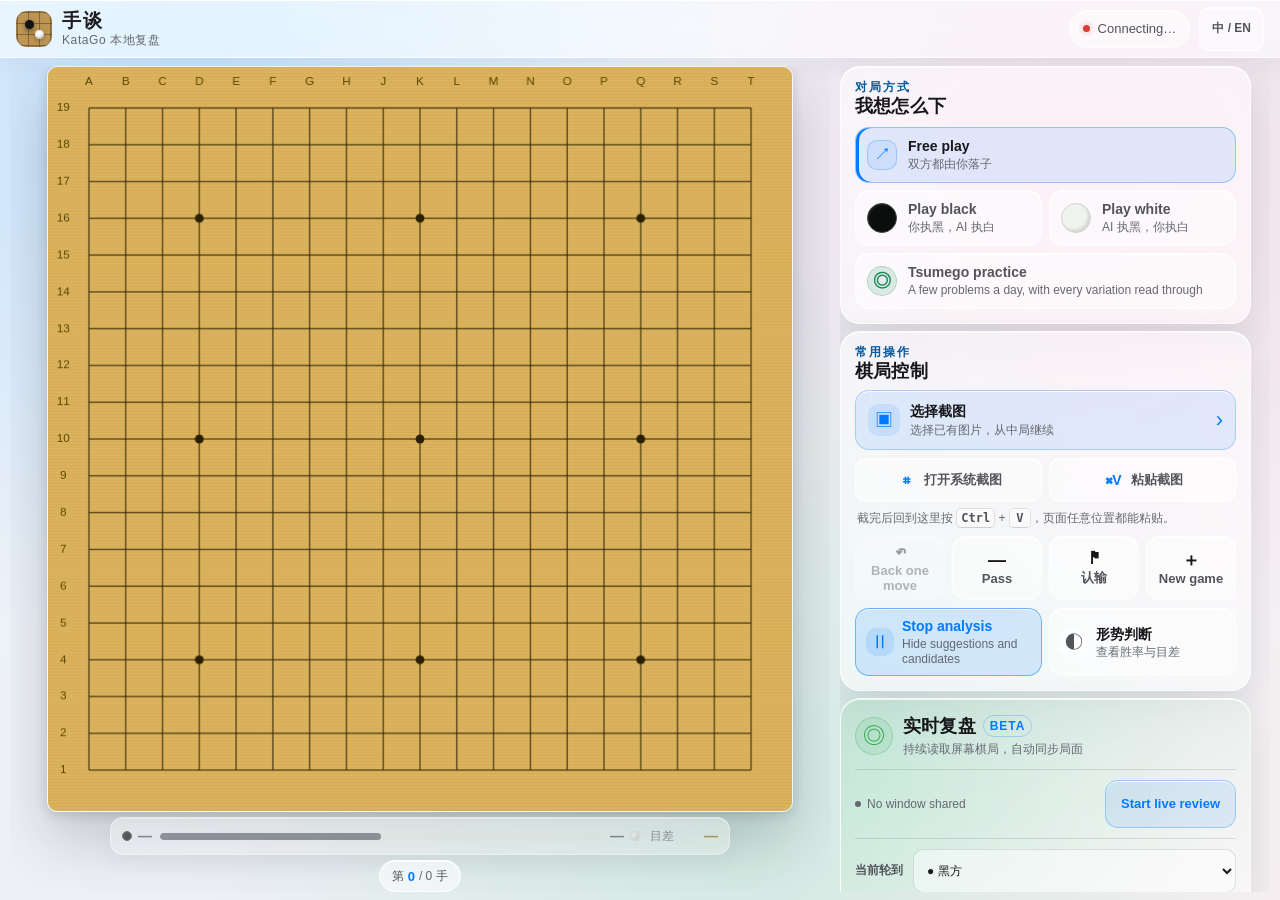
==== commit ef6b57f3: "feat: add multi-size boards and teaching mode" ====
--- a/static/index.html
+++ b/static/index.html
@@ -5,7 +5,7 @@
     <meta name="viewport" content="width=device-width, initial-scale=1.0, viewport-fit=cover">
     <meta name="theme-color" content="#101713">
     <meta name="description" content="简洁、易用的本地 KataGo 围棋复盘工具">
-    <title>手谈 · KataGo 复盘</title>
+    <title>手谈 · KataGo HandTalk</title>
     <link rel="stylesheet" href="css/style.css">
     <link rel="icon" href="data:image/svg+xml,<svg xmlns='http://www.w3.org/2000/svg' viewBox='0 0 100 100'><text y='.9em' font-size='90'>●</text></svg>">
 </head>
@@ -89,6 +89,27 @@
                             <span class="mode-symbol stone white" aria-hidden="true"></span>
                             <span><b class="i18n" data-key="playWhite">执白对弈</b><small>AI 执黑，你执白</small></span>
                         </button>
+                        <button class="mode-btn practice-mode-btn" type="button" data-mode="practice" aria-pressed="false">
+                            <span class="mode-symbol practice" aria-hidden="true">◎</span>
+                            <span><b class="i18n" data-key="practiceMode">死活练习</b><small class="i18n" data-key="practiceModeHint">每天几题，把变化真正算清楚</small></span>
+                        </button>
+                    </div>
+                </section>
+
+                <section class="panel-section practice-summary-card practice-only" id="practice-summary-section" hidden>
+                    <div class="section-heading compact-heading">
+                        <div>
+                            <span class="eyebrow i18n" data-key="practiceToday">今日练习</span>
+                            <h2 class="i18n" data-key="practiceSteadyProgress">稳稳进步</h2>
+                        </div>
+                        <span id="practice-progress-count" class="practice-progress-count">0 / 24</span>
+                    </div>
+                    <div class="practice-progress-track" aria-hidden="true">
+                        <span id="practice-progress-bar"></span>
+                    </div>
+                    <p id="practice-progress-copy" class="practice-progress-copy">先完成一道题，进度只保存在这台电脑。</p>
+                    <div class="practice-tags" aria-label="练习内容" data-aria-label-key="practiceContents">
+                        <span class="i18n" data-key="practiceTagLiberties">数气</span><span class="i18n" data-key="practiceTagCaptures">提子</span><span class="i18n" data-key="practiceTagConnection">连接</span><span class="i18n" data-key="practiceTagLifeDeath">基础死活</span>
                     </div>
                 </section>
 
@@ -143,6 +164,52 @@
                     </div>
                 </section>
 
+                <section class="panel-section practice-card practice-only" id="practice-section" hidden aria-labelledby="practice-title">
+                    <div class="practice-heading-row">
+                        <div>
+                            <span id="practice-level" class="eyebrow">入门 · 第 1 题</span>
+                            <h2 id="practice-title">正在准备练习…</h2>
+                        </div>
+                        <span id="practice-position" class="practice-position">1 / 24</span>
+                    </div>
+
+                    <div class="practice-goal-card">
+                        <span class="practice-goal-icon" aria-hidden="true">◉</span>
+                        <div>
+                            <small class="i18n" data-key="practiceGoalLabel">本题目标</small>
+                            <p id="practice-goal">请稍候，正在读取本地题库。</p>
+                        </div>
+                    </div>
+
+                    <div id="practice-feedback" class="practice-feedback neutral" role="status" aria-live="polite">
+                        <strong id="practice-feedback-title">先自己想一想</strong>
+                        <p id="practice-feedback-copy">练习时不会提前显示 KataGo 候选点。</p>
+                    </div>
+
+                    <div class="practice-hint-panel">
+                        <div class="practice-hint-heading">
+                            <div>
+                                <span class="eyebrow i18n" data-key="practiceTieredHints">分级提示</span>
+                                <strong id="practice-hint-stage">还没有使用提示</strong>
+                            </div>
+                            <span id="practice-hint-counter">0 / 3</span>
+                        </div>
+                        <p id="practice-hint-text" role="status" aria-live="polite" aria-atomic="true">先数气、观察断点，再决定落子。</p>
+                        <button id="btn-practice-hint" class="i18n" data-key="practiceHintButton" type="button">给我一点提示</button>
+                    </div>
+
+                    <div class="practice-actions">
+                        <button id="btn-practice-back" class="i18n" data-key="practiceBack" type="button" hidden>退一手</button>
+                        <button id="btn-practice-retry" class="i18n" data-key="practiceRetry" type="button">重新挑战</button>
+                        <button id="btn-practice-answer" class="i18n" data-key="practiceAnswer" type="button">查看答案</button>
+                        <button id="btn-practice-next" class="btn-primary i18n" data-key="practiceNext" type="button">下一题</button>
+                    </div>
+                    <button id="btn-practice-analyze" class="practice-analyze-button" type="button" disabled>
+                        <span aria-hidden="true">✦</span>
+                        <span><b class="i18n" data-key="practiceAnalyze">让 KataGo 再分析</b><small class="i18n" data-key="practiceAnalyzeHint">答完后查看候选点与后续变化</small></span>
+                    </button>
+                </section>
+
                 <section class="panel-section live-review-card" id="live-review-section">
                     <div class="live-review-copy">
                         <div class="live-icon" aria-hidden="true">◎</div>
@@ -204,6 +271,23 @@
                         <span class="toggle-icon" aria-hidden="true">▾</span>
                     </button>
                     <div id="settings-body" class="section-body">
+                        <div class="setting-stack board-size-setting">
+                            <div class="setting-label-row">
+                                <label for="board-size"><span class="i18n" data-key="boardSize">棋盘</span></label>
+                                <span id="board-size-value">19×19</span>
+                            </div>
+                            <div id="board-size-options" class="board-size-options" role="group" aria-label="选择棋盘尺寸">
+                                <button type="button" data-board-size="9" aria-pressed="false">9×9<small>入门</small></button>
+                                <button type="button" data-board-size="13" aria-pressed="false">13×13<small>进阶</small></button>
+                                <button type="button" data-board-size="19" aria-pressed="true">19×19<small>标准</small></button>
+                            </div>
+                            <select id="board-size" tabindex="-1" aria-hidden="true">
+                                <option value="9">9×9</option>
+                                <option value="13">13×13</option>
+                                <option value="19" selected>19×19</option>
+                            </select>
+                            <p id="board-size-note" class="settings-note">截图导入和实时复盘目前仅支持 19 路。</p>
+                        </div>
                         <div class="setting-row">
                             <label for="komi"><span class="i18n" data-key="komi">贴目</span></label>
                             <select id="komi">
@@ -229,10 +313,6 @@
                 </section>
 
                 <div class="hidden-controls" aria-hidden="true">
-                    <label for="board-size">棋盘</label>
-                    <select id="board-size" tabindex="-1">
-                        <option value="19" selected>19×19</option>
-                    </select>
                     <input type="checkbox" id="show-analysis" checked tabindex="-1">
                     <input type="checkbox" id="show-ownership" tabindex="-1">
                     <input type="checkbox" id="show-move-number" tabindex="-1">
@@ -310,6 +390,14 @@
                     </div>
                 </div>
                 <p id="confirm-message">当前棋局将被清空，此操作无法撤销。</p>
+                <div id="new-game-options" class="new-game-options" hidden>
+                    <span>棋盘尺寸</span>
+                    <div role="group" aria-label="新对局棋盘尺寸">
+                        <button type="button" data-new-game-size="9" aria-pressed="false">9×9<small>适合入门</small></button>
+                        <button type="button" data-new-game-size="13" aria-pressed="false">13×13<small>过渡练习</small></button>
+                        <button type="button" data-new-game-size="19" aria-pressed="true">19×19<small>标准棋盘</small></button>
+                    </div>
+                </div>
                 <div class="confirm-actions">
                     <button id="confirm-cancel" type="button">取消</button>
                     <button id="confirm-accept" class="btn-primary" type="button">开始新对局</button>
@@ -321,6 +409,7 @@
 
     <script src="vendor/socket.io.min.js"></script>
     <script src="js/live-review-state.js"></script>
+    <script src="js/practice-state.js"></script>
     <script src="js/goboard.js"></script>
     <script src="js/app.js"></script>
 </body>
--- a/static/css/style.css
+++ b/static/css/style.css
@@ -23,6 +23,7 @@
     --danger: #d93b36;
     --warning: #b16b00;
     --success: #28a745;
+    --practice-tag-color: #1d6744;
     --border-color: rgba(60, 60, 67, 0.14);
     --border-strong: rgba(60, 60, 67, 0.23);
     --glass-border: rgba(255, 255, 255, 0.76);
@@ -62,6 +63,7 @@
         --danger: #ff6961;
         --warning: #ffd166;
         --success: #32d74b;
+        --practice-tag-color: #78dba7;
         --border-color: rgba(255, 255, 255, 0.12);
         --border-strong: rgba(255, 255, 255, 0.2);
         --glass-border: rgba(255, 255, 255, 0.15);
@@ -591,6 +593,10 @@
     grid-column: 1 / -1;
 }
 
+.mode-btn.practice-mode-btn {
+    grid-column: 1 / -1;
+}
+
 .mode-btn {
     width: 100%;
     min-height: 56px;
@@ -640,6 +646,16 @@
     border-radius: 10px;
     background: rgba(0, 122, 255, 0.09);
     font-size: 17px;
+}
+
+.mode-symbol.practice {
+    color: #218c5b;
+    border: 1px solid rgba(33, 140, 91, 0.26);
+    border-radius: 50%;
+    background: rgba(33, 140, 91, 0.1);
+    box-shadow: inset 0 0 0 5px rgba(33, 140, 91, 0.055);
+    font-size: 18px;
+    font-weight: 780;
 }
 
 .mode-btn b,
@@ -764,6 +780,366 @@
     box-shadow: inset 0 1px 0 var(--glass-highlight);
     font: 600 12px/1.35 ui-monospace, "SFMono-Regular", Consolas, monospace;
     text-align: center;
+}
+
+.import-button:disabled,
+.import-quick-actions button:disabled,
+.live-toggle:disabled {
+    cursor: not-allowed;
+    opacity: 0.5;
+    transform: none;
+}
+
+/* Board-size selector */
+.setting-stack {
+    padding: 10px 0;
+    border-bottom: 1px solid var(--border-color);
+}
+
+.setting-label-row {
+    display: flex;
+    align-items: center;
+    justify-content: space-between;
+    gap: 12px;
+    margin-bottom: 8px;
+    color: var(--text-secondary);
+    font-size: 13px;
+}
+
+#board-size-value {
+    color: var(--text-primary);
+    font-weight: 720;
+}
+
+.board-size-options {
+    display: grid;
+    grid-template-columns: repeat(3, minmax(0, 1fr));
+    gap: 7px;
+}
+
+.board-size-options button,
+.new-game-options button {
+    min-width: 0;
+    min-height: 52px;
+    padding: 7px 5px;
+    cursor: pointer;
+    color: var(--text-secondary);
+    border: 1px solid var(--glass-border);
+    border-radius: 12px;
+    background: var(--control-bg);
+    box-shadow: inset 0 1px 0 var(--glass-highlight);
+    font-weight: 720;
+    transition: border-color 150ms ease, color 150ms ease, background 150ms ease, transform 100ms ease;
+}
+
+.board-size-options button:hover,
+.new-game-options button:hover {
+    color: var(--text-primary);
+    border-color: var(--border-strong);
+    background: var(--control-hover);
+}
+
+.board-size-options button[aria-pressed="true"],
+.new-game-options button[aria-pressed="true"] {
+    color: var(--accent-deep);
+    border-color: color-mix(in srgb, var(--accent-color) 42%, transparent);
+    background: var(--accent-soft);
+    box-shadow: inset 0 1px 0 var(--glass-highlight), 0 0 0 2px var(--accent-soft);
+}
+
+.board-size-options button:active,
+.new-game-options button:active {
+    transform: scale(0.985);
+}
+
+.board-size-options small,
+.new-game-options small {
+    display: block;
+    margin-top: 2px;
+    color: var(--text-muted);
+    font-size: 11px;
+    font-weight: 560;
+}
+
+.board-size-setting > select {
+    display: none;
+}
+
+.board-size-setting .settings-note {
+    margin-top: 8px;
+}
+
+/* Guided practice */
+.practice-summary-card,
+.practice-card {
+    border-color: color-mix(in srgb, #29a66a 26%, var(--glass-border));
+    background:
+        linear-gradient(145deg, rgba(71, 188, 127, 0.08), transparent 48%),
+        var(--card-bg);
+}
+
+.practice-progress-count,
+.practice-position {
+    flex: 0 0 auto;
+    color: var(--accent-deep);
+    font-size: 13px;
+    font-weight: 760;
+    font-variant-numeric: tabular-nums;
+}
+
+.practice-progress-track {
+    height: 8px;
+    overflow: hidden;
+    border-radius: 999px;
+    background: color-mix(in srgb, var(--border-color) 75%, transparent);
+}
+
+.practice-progress-track span {
+    width: 0;
+    height: 100%;
+    display: block;
+    border-radius: inherit;
+    background: linear-gradient(90deg, #2da86c, #59c98d);
+    transition: width 280ms ease;
+}
+
+.practice-progress-copy {
+    margin-top: 9px;
+    color: var(--text-secondary);
+    font-size: 12px;
+    line-height: 1.5;
+}
+
+.practice-tags {
+    display: flex;
+    flex-wrap: wrap;
+    gap: 6px;
+    margin-top: 10px;
+}
+
+.practice-tags span {
+    padding: 4px 8px;
+    color: var(--practice-tag-color);
+    border: 1px solid rgba(39, 151, 96, 0.2);
+    border-radius: 999px;
+    background: rgba(39, 151, 96, 0.08);
+    font-size: 12px;
+    font-weight: 650;
+}
+
+.practice-heading-row,
+.practice-hint-heading {
+    display: flex;
+    align-items: flex-start;
+    justify-content: space-between;
+    gap: 12px;
+}
+
+.practice-heading-row {
+    margin-bottom: 12px;
+}
+
+.practice-heading-row h2 {
+    margin-top: 4px;
+    color: var(--text-primary);
+    font-size: 21px;
+    line-height: 1.25;
+}
+
+.practice-goal-card {
+    display: flex;
+    align-items: center;
+    gap: 11px;
+    padding: 11px 12px;
+    border: 1px solid rgba(39, 151, 96, 0.18);
+    border-radius: 14px;
+    background: rgba(39, 151, 96, 0.075);
+}
+
+.practice-goal-icon {
+    width: 34px;
+    height: 34px;
+    display: inline-flex;
+    flex: 0 0 34px;
+    align-items: center;
+    justify-content: center;
+    color: #28875a;
+    border-radius: 50%;
+    background: rgba(39, 151, 96, 0.12);
+    font-size: 18px;
+}
+
+.practice-goal-card small {
+    color: var(--text-muted);
+    font-size: 11px;
+}
+
+.practice-goal-card p {
+    margin-top: 2px;
+    color: var(--text-primary);
+    font-size: 14px;
+    font-weight: 650;
+    line-height: 1.45;
+}
+
+.practice-feedback {
+    margin-top: 10px;
+    padding: 11px 12px;
+    border: 1px solid var(--border-color);
+    border-radius: 14px;
+    background: var(--control-bg);
+}
+
+.practice-feedback strong {
+    display: block;
+    color: var(--text-primary);
+    font-size: 14px;
+}
+
+.practice-feedback p {
+    margin-top: 3px;
+    color: var(--text-secondary);
+    font-size: 12px;
+    line-height: 1.45;
+}
+
+.practice-feedback.success {
+    border-color: rgba(39, 151, 96, 0.3);
+    background: rgba(39, 151, 96, 0.1);
+}
+
+.practice-feedback.failure {
+    border-color: rgba(217, 59, 54, 0.26);
+    background: rgba(217, 59, 54, 0.08);
+}
+
+.practice-feedback.unknown {
+    border-color: rgba(177, 107, 0, 0.28);
+    background: rgba(177, 107, 0, 0.08);
+}
+
+.practice-hint-panel {
+    margin-top: 10px;
+    padding: 11px 12px;
+    border: 1px solid var(--glass-border);
+    border-radius: 14px;
+    background: var(--control-bg);
+}
+
+.practice-hint-heading strong {
+    display: block;
+    margin-top: 4px;
+    color: var(--text-primary);
+    font-size: 13px;
+}
+
+#practice-hint-counter {
+    color: var(--text-muted);
+    font-size: 12px;
+    font-variant-numeric: tabular-nums;
+}
+
+#practice-hint-text {
+    min-height: 38px;
+    margin: 9px 0;
+    color: var(--text-secondary);
+    font-size: 13px;
+    line-height: 1.5;
+}
+
+#btn-practice-hint,
+.practice-actions button,
+.practice-analyze-button {
+    min-height: 46px;
+    cursor: pointer;
+    border: 1px solid var(--glass-border);
+    border-radius: 12px;
+    background: var(--control-bg);
+    box-shadow: inset 0 1px 0 var(--glass-highlight);
+    font-weight: 650;
+}
+
+#btn-practice-hint {
+    width: 100%;
+    color: var(--accent-deep);
+    border-color: rgba(0, 122, 255, 0.22);
+    background: var(--accent-soft);
+}
+
+.practice-actions {
+    display: grid;
+    grid-template-columns: repeat(3, minmax(0, 1fr));
+    gap: 7px;
+    margin-top: 10px;
+}
+
+.practice-actions.analysis-open {
+    grid-template-columns: repeat(2, minmax(0, 1fr));
+}
+
+.practice-actions .btn-primary {
+    color: #fff;
+    border-color: var(--accent-color);
+    background: var(--accent-color);
+}
+
+.practice-analyze-button {
+    width: 100%;
+    min-height: 56px;
+    display: flex;
+    align-items: center;
+    gap: 10px;
+    margin-top: 10px;
+    padding: 8px 11px;
+    text-align: left;
+}
+
+.practice-analyze-button > span:first-child {
+    width: 30px;
+    height: 30px;
+    display: inline-flex;
+    align-items: center;
+    justify-content: center;
+    color: var(--accent-color);
+    border-radius: 10px;
+    background: var(--accent-soft);
+    font-size: 16px;
+}
+
+.practice-analyze-button b,
+.practice-analyze-button small {
+    display: block;
+}
+
+.practice-analyze-button small {
+    margin-top: 2px;
+    color: var(--text-muted);
+    font-size: 11px;
+}
+
+.practice-analyze-button:disabled {
+    cursor: not-allowed;
+    opacity: 0.48;
+}
+
+.new-game-options {
+    margin-top: 14px;
+    padding-top: 13px;
+    border-top: 1px solid var(--border-color);
+}
+
+.new-game-options > span {
+    display: block;
+    margin-bottom: 8px;
+    color: var(--text-secondary);
+    font-size: 12px;
+    font-weight: 670;
+}
+
+.new-game-options > div {
+    display: grid;
+    grid-template-columns: repeat(3, minmax(0, 1fr));
+    gap: 7px;
 }
 
 .button-icon {
@@ -1985,6 +2361,10 @@
         grid-column: 1 / -1;
     }
 
+    .mode-btn.practice-mode-btn {
+        grid-column: 1 / -1;
+    }
+
     .mode-btn {
         min-height: clamp(54px, 4.7vh, 62px);
         gap: 9px;
@@ -2084,6 +2464,31 @@
         margin-top: 9px;
         padding-top: 9px;
     }
+
+    html.practice-active #main-content {
+        grid-template-areas:
+            "mode board practice"
+            "summary board practice"
+            "summary board practice";
+    }
+
+    html.practice-active .practice-summary-card {
+        grid-area: summary;
+        align-self: stretch;
+    }
+
+    html.practice-active .practice-card {
+        grid-area: practice;
+        align-self: stretch;
+        overflow-y: auto;
+    }
+
+    html.practice-active.practice-analysis-active #main-content {
+        grid-template-areas:
+            "mode board practice"
+            "suggestions board practice"
+            "pv board practice";
+    }
 }
 
 /* Tablet and phone. CSS and GoBoard share this one 840px breakpoint. */
@@ -2183,15 +2588,19 @@
     }
 
     .mode-buttons {
-        grid-template-columns: repeat(3, minmax(0, 1fr));
+        grid-template-columns: repeat(2, minmax(0, 1fr));
     }
 
     .mode-btn:first-child {
         grid-column: auto;
     }
 
+    .mode-btn.practice-mode-btn {
+        grid-column: auto;
+    }
+
     .mode-btn {
-        min-height: 76px;
+        min-height: 72px;
         flex-direction: column;
         justify-content: center;
         gap: 6px;
@@ -2204,6 +2613,12 @@
 
     .action-buttons button {
         min-height: 52px;
+    }
+
+    .practice-card,
+    .practice-summary-card {
+        width: min(100%, 640px);
+        margin-inline: auto;
     }
 
     #suggestions-list {
@@ -2276,6 +2691,21 @@
 
     .analysis-hint {
         display: none;
+    }
+
+    .practice-actions {
+        grid-template-columns: 1fr;
+    }
+
+    .new-game-options > div,
+    .board-size-options {
+        gap: 5px;
+    }
+
+    .new-game-options button,
+    .board-size-options button {
+        min-height: 50px;
+        font-size: 12px;
     }
 
     .modal-overlay {
